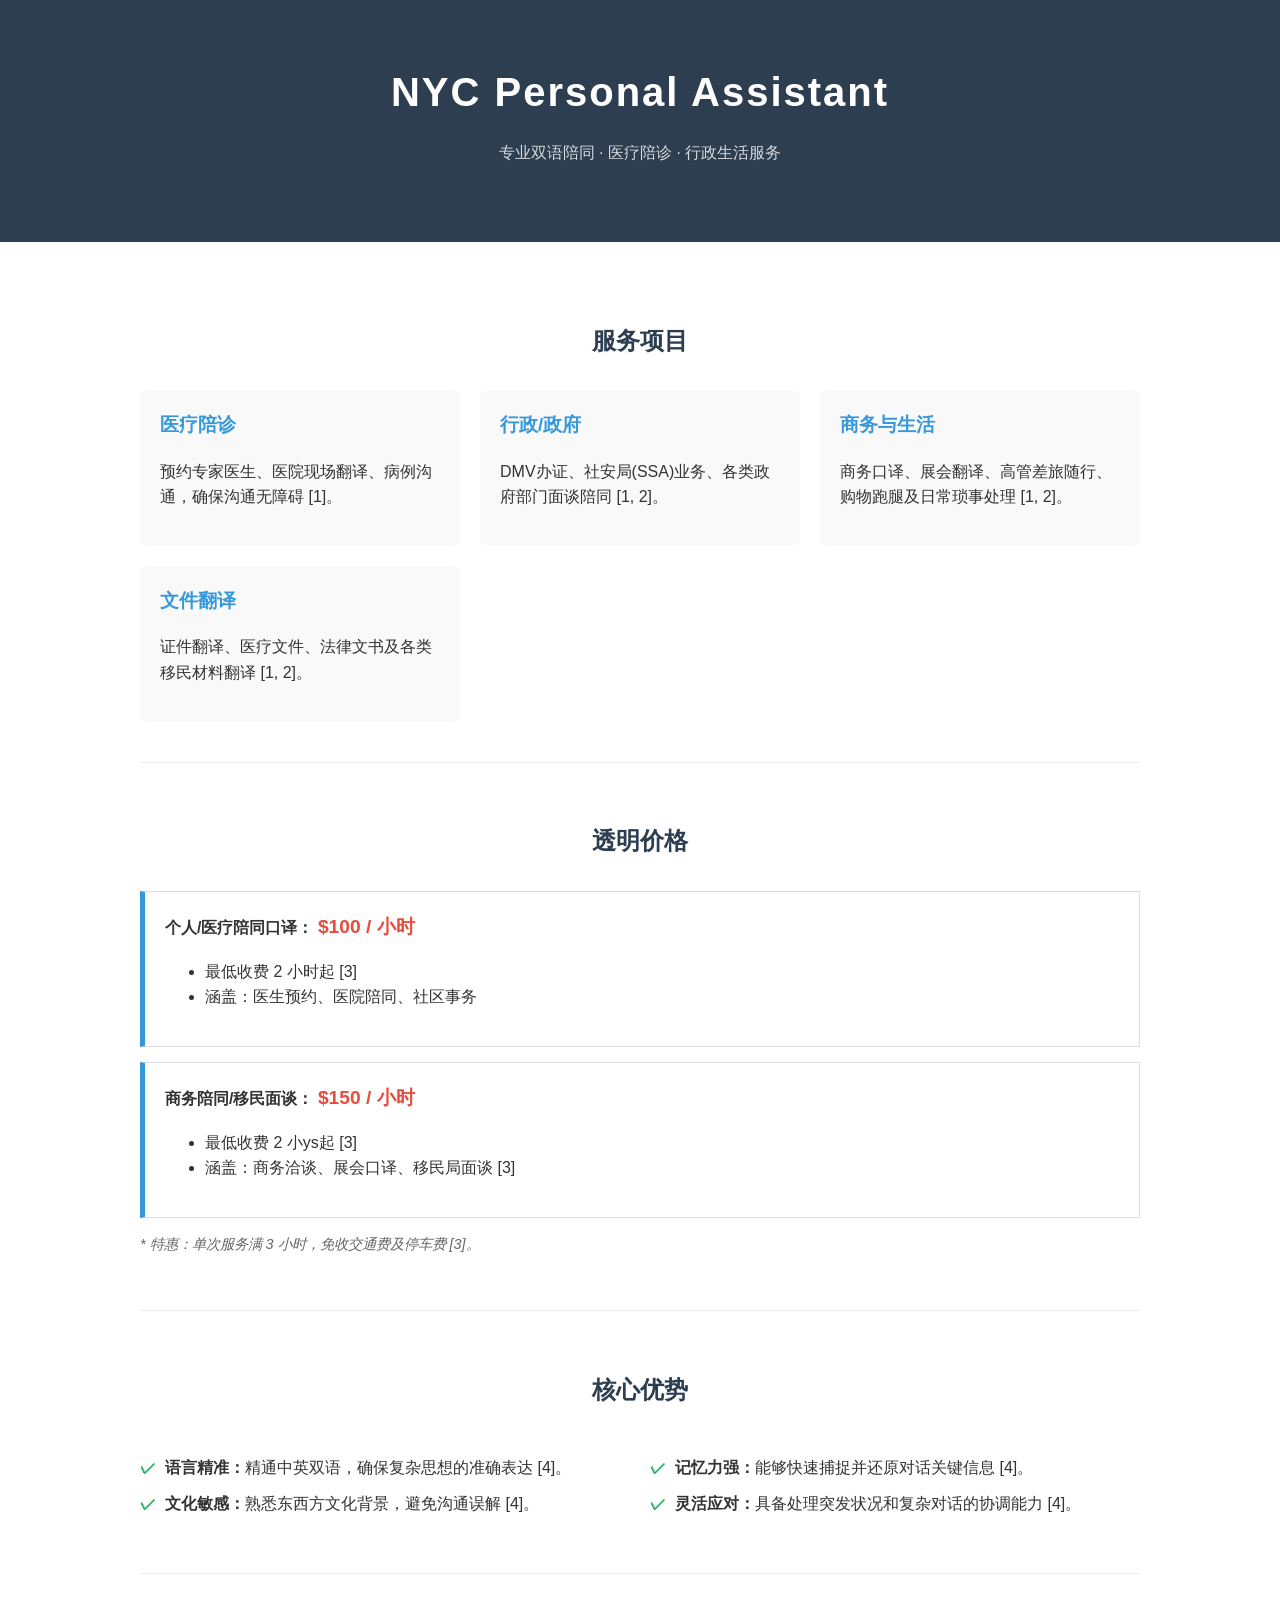
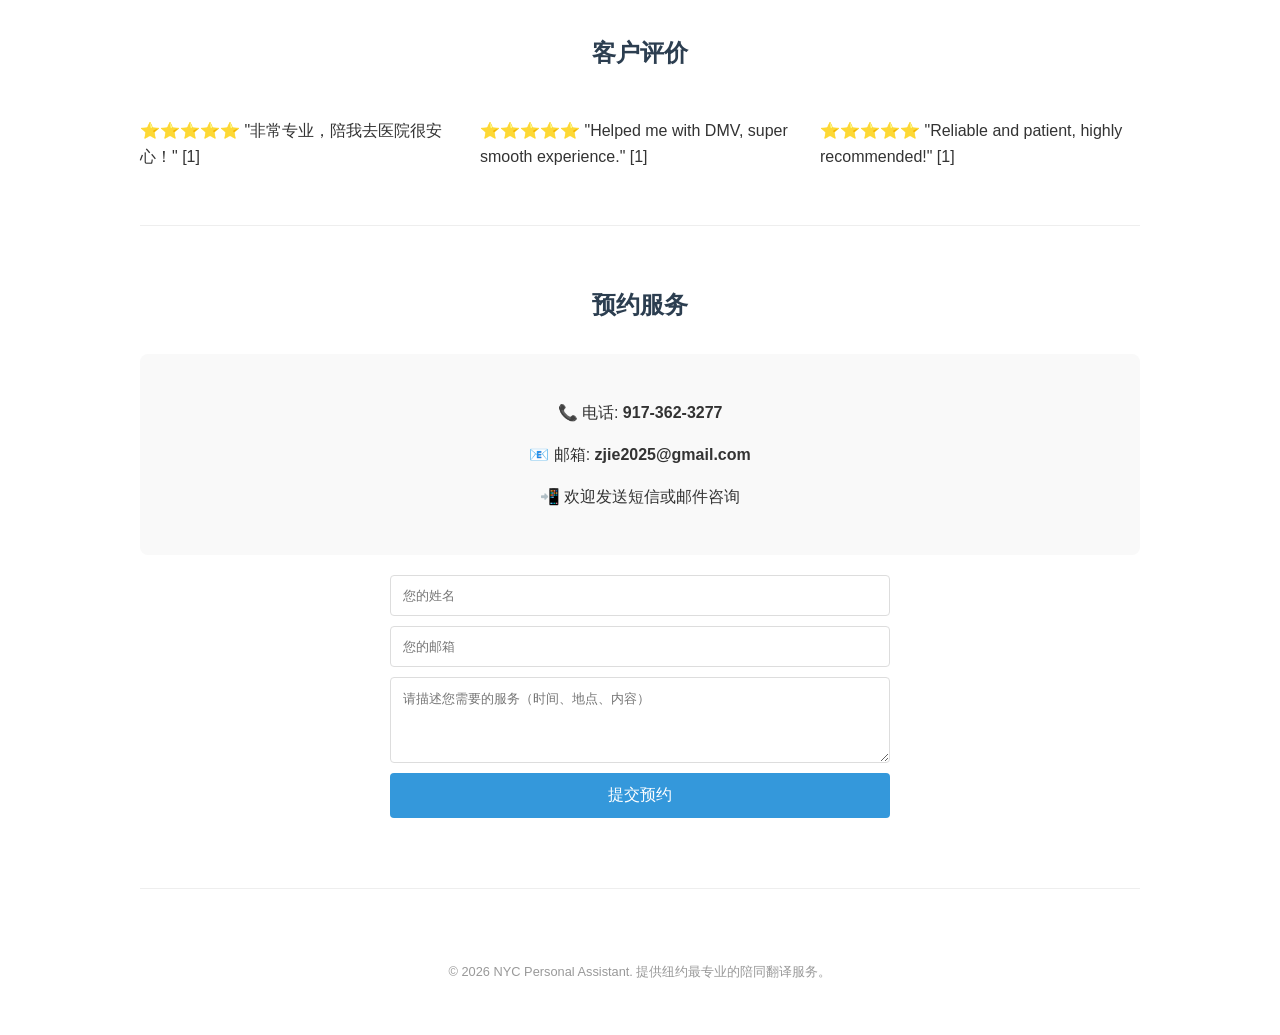
==== index.html @ 8899316f "Fix HTML formatting and update pricing details" ====
<!DOCTYPE html>
<html lang="zh-CN">
<head>
    <meta charset="UTF-8">
    <meta name="viewport" content="width=device-width, initial-scale=1.0">
    <title>NYC Personal Assistant | 专业纽约双语陪同服务</title>
    <style>
        :root {
            --primary-color: #2c3e50;
            --accent-color: #3498db;
            --bg-light: #f9f9f9;
            --text-dark: #333;
        }
        body {
            font-family: 'Helvetica Neue', Helvetica, Arial, sans-serif;
            line-height: 1.6;
            color: var(--text-dark);
            margin: 0;
            background-color: #fff;
        }
        .container { width: 90%; max-width: 1000px; margin: auto; padding: 20px; }
        
        /* Header */
        header {
            text-align: center;
            padding: 60px 0;
            background: var(--primary-color);
            color: white;
        }
        header h1 { margin: 0; font-size: 2.5em; letter-spacing: 2px; }
        header p { opacity: 0.8; font-weight: 300; }

        /* Sections */
        section { padding: 40px 0; border-bottom: 1px solid #eee; }
        h2 { text-align: center; color: var(--primary-color); margin-bottom: 30px; }

        /* Service Grid */
        .grid {
            display: grid;
            grid-template-columns: repeat(auto-fit, minmax(250px, 1fr));
            gap: 20px;
        }
        .card {
            background: var(--bg-light);
            padding: 20px;
            border-radius: 8px;
            transition: transform 0.3s;
        }
        .card:hover { transform: translateY(-5px); }
        .card h3 { color: var(--accent-color); margin-top: 0; }

        /* Pricing Table */
        .price-box {
            background: #fff;
            border: 1px solid #ddd;
            padding: 20px;
            margin-bottom: 15px;
            border-left: 5px solid var(--accent-color);
        }
        .price-tag { font-weight: bold; color: #e74c3c; font-size: 1.2em; }
        .note { font-size: 0.9em; color: #666; font-style: italic; }

        /* Advantages */
        .adv-list { list-style: none; padding: 0; }
        .adv-list li { margin-bottom: 10px; padding-left: 25px; position: relative; }
        .adv-list li::before { content: '✓'; position: absolute; left: 0; color: #27ae60; font-weight: bold; }

        /* Contact & Form */
        .contact-info { text-align: center; background: var(--bg-light); padding: 30px; border-radius: 8px; }
        form { display: flex; flex-direction: column; max-width: 500px; margin: 20px auto; }
        input, textarea, button { margin-bottom: 10px; padding: 12px; border: 1px solid #ddd; border-radius: 4px; }
        button { background: var(--accent-color); color: white; border: none; cursor: pointer; font-size: 1em; }
        button:hover { background: #2980b9; }

        /* Footer */
        footer { text-align: center; padding: 40px; font-size: 0.8em; color: #999; }

        @media (max-width: 600px) {
            header h1 { font-size: 1.8em; }
        }
    </style>
</head>
<body>

<header>
    <h1>NYC Personal Assistant</h1>
    <p>专业双语陪同 · 医疗陪诊 · 行政生活服务</p>
</header>

<div class="container">
    
    <!-- 服务内容 -->
    <section id="services">
        <h2>服务项目</h2>
        <div class="grid">
            <div class="card">
                <h3>医疗陪诊</h3>
                <p>预约专家医生、医院现场翻译、病例沟通，确保沟通无障碍 [1]。</p>
            </div>
            <div class="card">
                <h3>行政/政府</h3>
                <p>DMV办证、社安局(SSA)业务、各类政府部门面谈陪同 [1, 2]。</p>
            </div>
            <div class="card">
                <h3>商务与生活</h3>
                <p>商务口译、展会翻译、高管差旅随行、购物跑腿及日常琐事处理 [1, 2]。</p>
            </div>
            <div class="card">
                <h3>文件翻译</h3>
                <p>证件翻译、医疗文件、法律文书及各类移民材料翻译 [1, 2]。</p>
            </div>
        </div>
    </section>

    <!-- 价格参考 -->
    <section id="pricing">
        <h2>透明价格</h2>
        <div class="price-box">
            <strong>个人/医疗陪同口译：</strong> <span class="price-tag">$100 / 小时</span>
            <ul>
                <li>最低收费 2 小时起 [3]</li>
                <li>涵盖：医生预约、医院陪同、社区事务</li>
            </ul>
        </div>
        <div class="price-box">
            <strong>商务陪同/移民面谈：</strong> <span class="price-tag">$150 / 小时</span>
            <ul>
                <li>最低收费 2 小ys起 [3]</li>
                <li>涵盖：商务洽谈、展会口译、移民局面谈 [3]</li>
            </ul>
        </div>
        <p class="note">* 特惠：单次服务满 3 小时，免收交通费及停车费 [3]。</p>
    </section>

    <!-- 为什么选择我们 -->
    <section id="advantages">
        <h2>核心优势</h2>
        <div class="grid">
            <div>
                <ul class="adv-list">
                    <li><strong>语言精准：</strong>精通中英双语，确保复杂思想的准确表达 [4]。</li>
                    <li><strong>文化敏感：</strong>熟悉东西方文化背景，避免沟通误解 [4]。</li>
                </ul>
            </div>
            <div>
                <ul class="adv-list">
                    <li><strong>记忆力强：</strong>能够快速捕捉并还原对话关键信息 [4]。</li>
                    <li><strong>灵活应对：</strong>具备处理突发状况和复杂对话的协调能力 [4]。</li>
                </ul>
            </div>
        </div>
    </section>

    <!-- 客户评价 -->
    <section id="reviews">
        <h2>客户评价</h2>
        <div class="grid">
            <p>⭐⭐⭐⭐⭐ "非常专业，陪我去医院很安心！" [1]</p>
            <p>⭐⭐⭐⭐⭐ "Helped me with DMV, super smooth experience." [1]</p>
            <p>⭐⭐⭐⭐⭐ "Reliable and patient, highly recommended!" [1]</p>
        </div>
    </section>

    <!-- 联系与预约 -->
    <section id="contact">
        <h2>预约服务</h2>
        <div class="contact-info">
            <p>📞 电话: <strong>917-362-3277</strong></p>
            <p>📧 邮箱: <strong>zjie2025@gmail.com</strong></p>
            <p>📲 欢迎发送短信或邮件咨询</p>
        </div>
        
        <form>
            <input type="text" placeholder="您的姓名" required>
            <input type="email" placeholder="您的邮箱" required>
            <textarea rows="4" placeholder="请描述您需要的服务（时间、地点、内容）" required></textarea>
            <button type="submit">提交预约</button>
        </form>
    </section>

</div>

<footer>
    <p>© 2026 NYC Personal Assistant. 提供纽约最专业的陪同翻译服务。</p>
</footer>

</body>
</html>
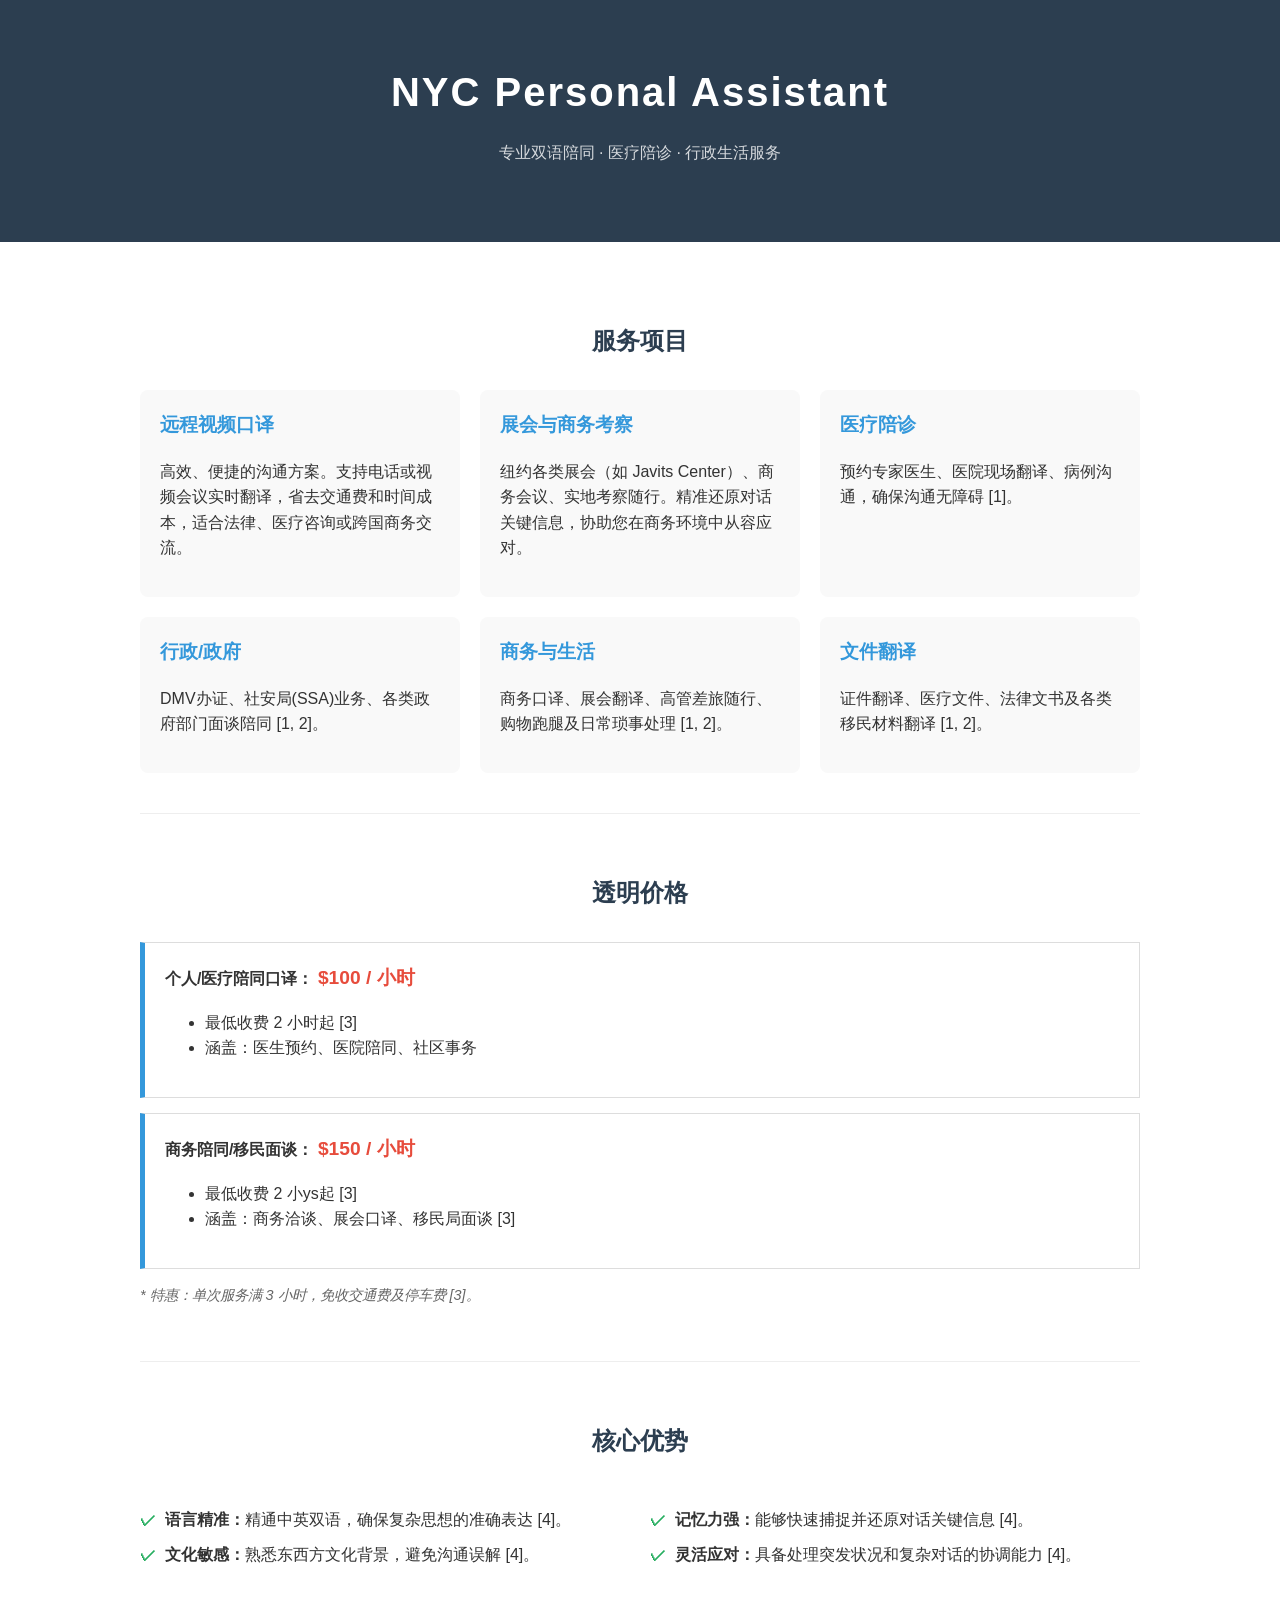
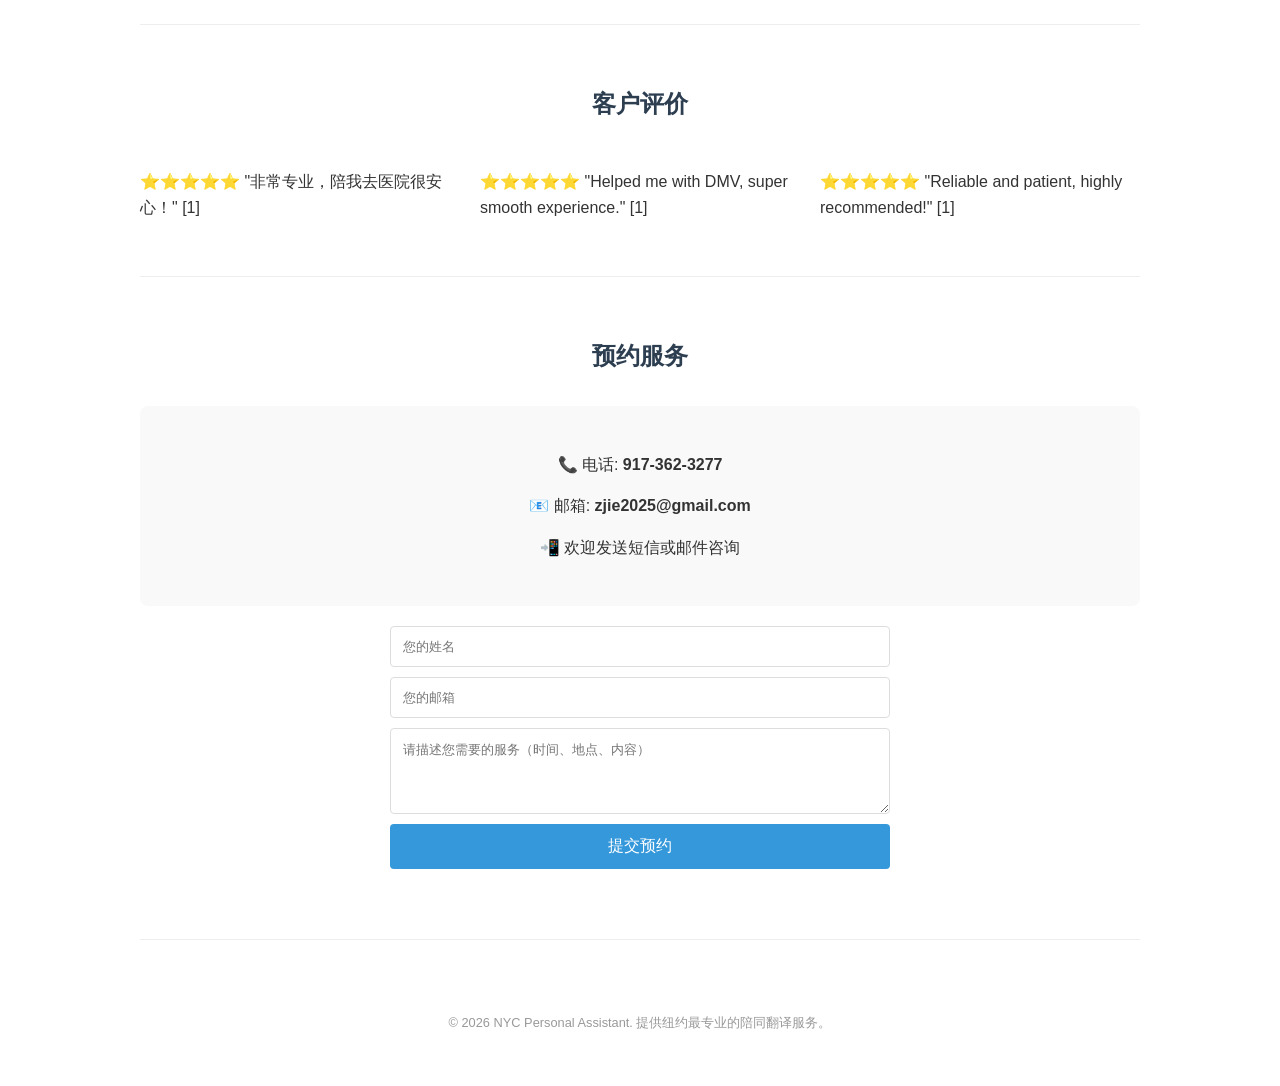
==== commit 54c958e2: "Update index.html" ====
--- a/index.html
+++ b/index.html
@@ -94,6 +94,14 @@
         <h2>服务项目</h2>
         <div class="grid">
             <div class="card">
+                <h3>远程视频口译</h3>
+                <p>高效、便捷的沟通方案。支持电话或视频会议实时翻译，省去交通费和时间成本，适合法律、医疗咨询或跨国商务交流。</p>
+            </div>
+            <div class="card">
+                <h3>展会与商务考察</h3>
+                <p>纽约各类展会（如 Javits Center）、商务会议、实地考察随行。精准还原对话关键信息，协助您在商务环境中从容应对。</p>
+            </div>
+            <div class="card">
                 <h3>医疗陪诊</h3>
                 <p>预约专家医生、医院现场翻译、病例沟通，确保沟通无障碍 [1]。</p>
             </div>
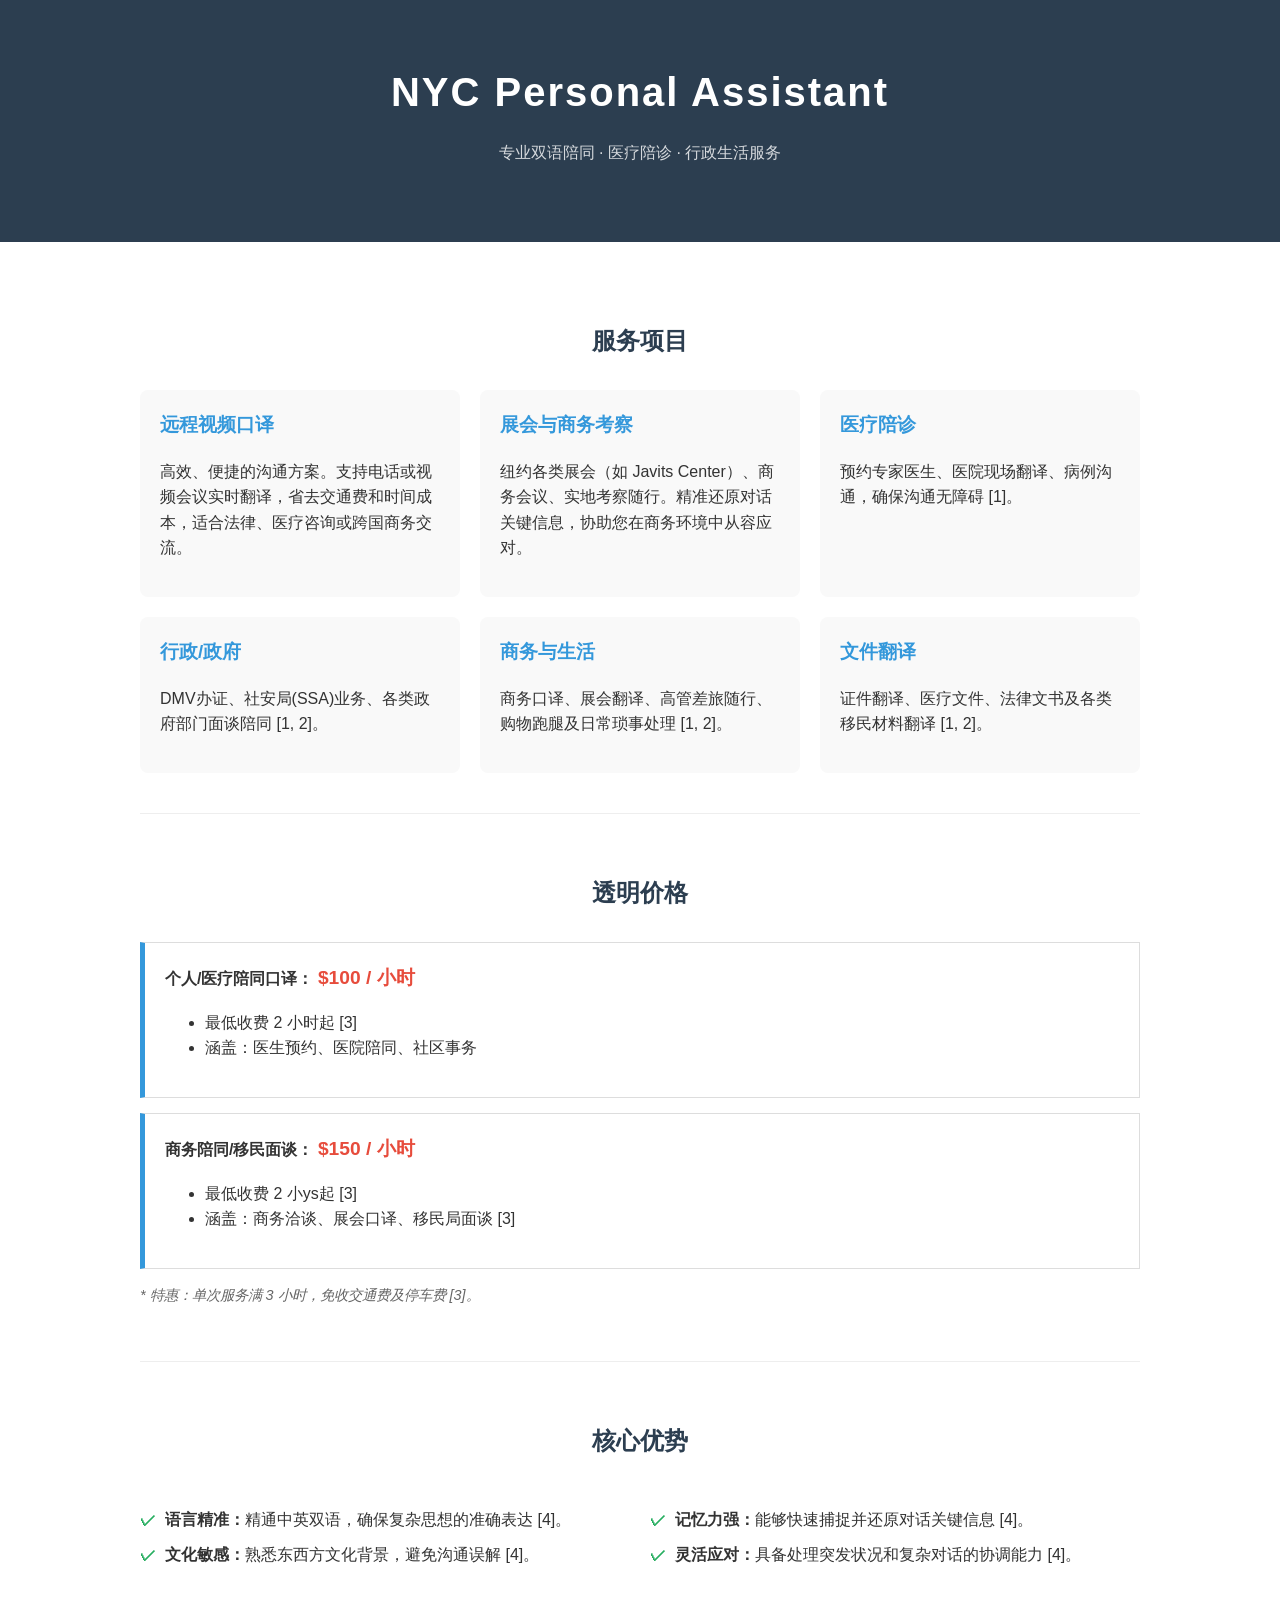
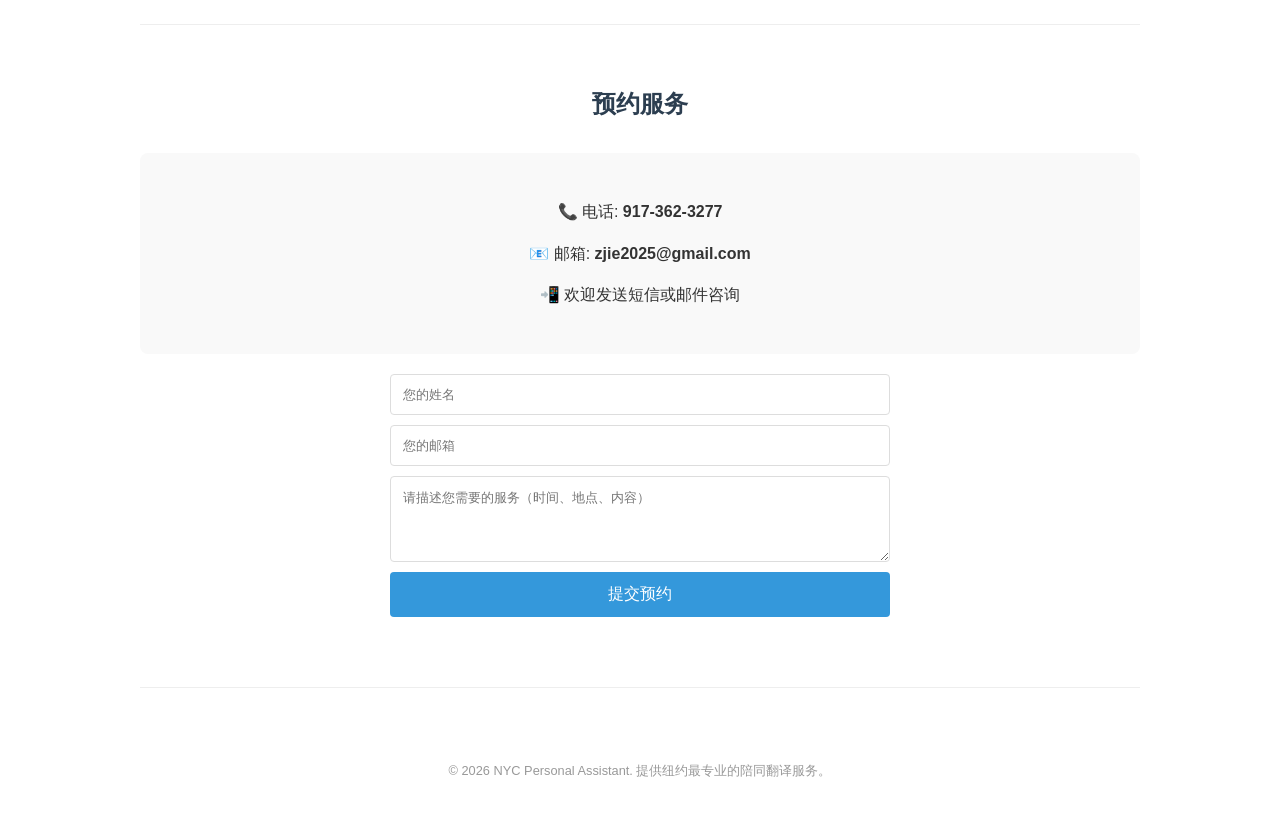
==== commit 9c16b83d: "remove unverified customer testimonials" ====
--- a/index.html
+++ b/index.html
@@ -1,5 +1,15 @@
 <!DOCTYPE html>
 <html lang="zh-CN">
+    <!-- Google tag (gtag.js) -->
+<script async src="https://www.googletagmanager.com/gtag/js?id=AW-18000313982">
+</script>
+<script>
+  window.dataLayer = window.dataLayer || [];
+  function gtag(){dataLayer.push(arguments);}
+  gtag('js', new Date());
+
+  gtag('config', 'AW-18000313982');
+</script>
 <head>
     <meta charset="UTF-8">
     <meta name="viewport" content="width=device-width, initial-scale=1.0">
@@ -159,17 +169,7 @@
         </div>
     </section>
 
-    <!-- 客户评价 -->
-    <section id="reviews">
-        <h2>客户评价</h2>
-        <div class="grid">
-            <p>⭐⭐⭐⭐⭐ "非常专业，陪我去医院很安心！" [1]</p>
-            <p>⭐⭐⭐⭐⭐ "Helped me with DMV, super smooth experience." [1]</p>
-            <p>⭐⭐⭐⭐⭐ "Reliable and patient, highly recommended!" [1]</p>
-        </div>
-    </section>
-
-    <!-- 联系与预约 -->
+<!-- 联系与预约 -->
     <section id="contact">
         <h2>预约服务</h2>
         <div class="contact-info">
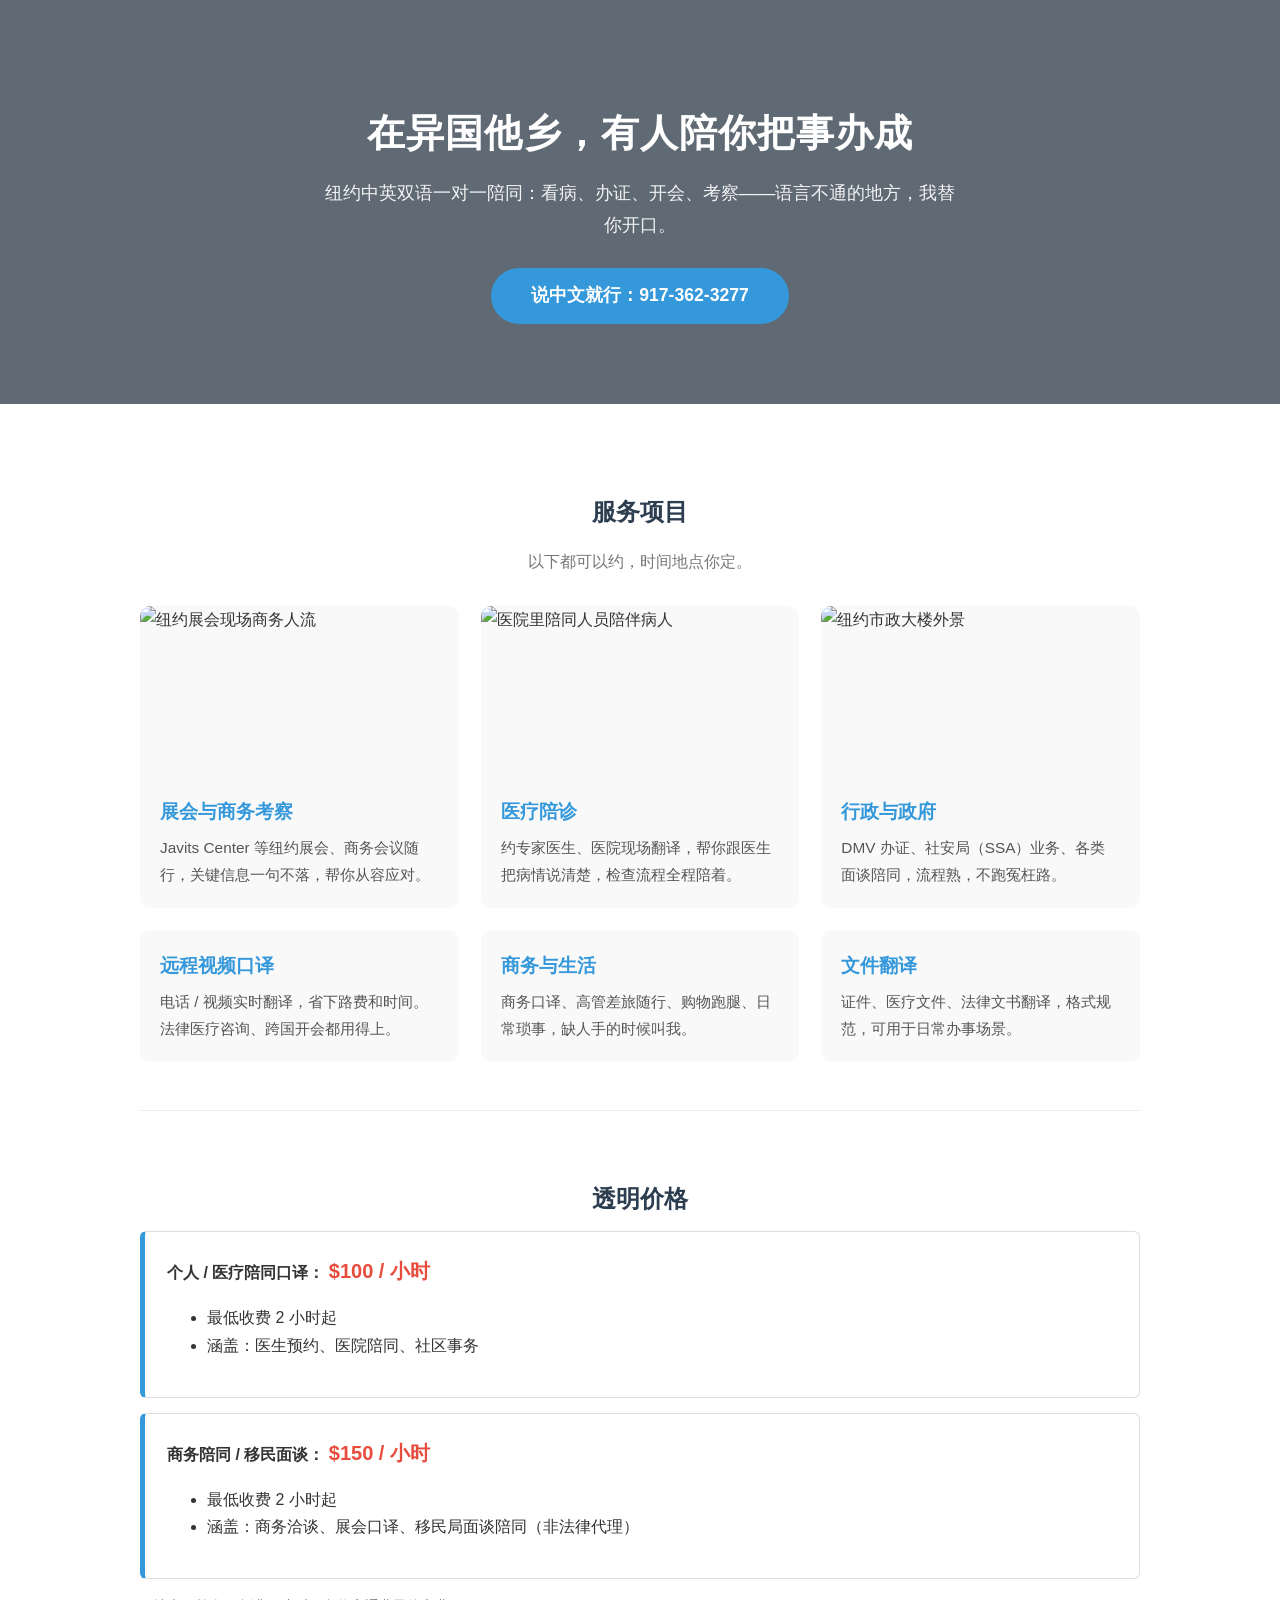
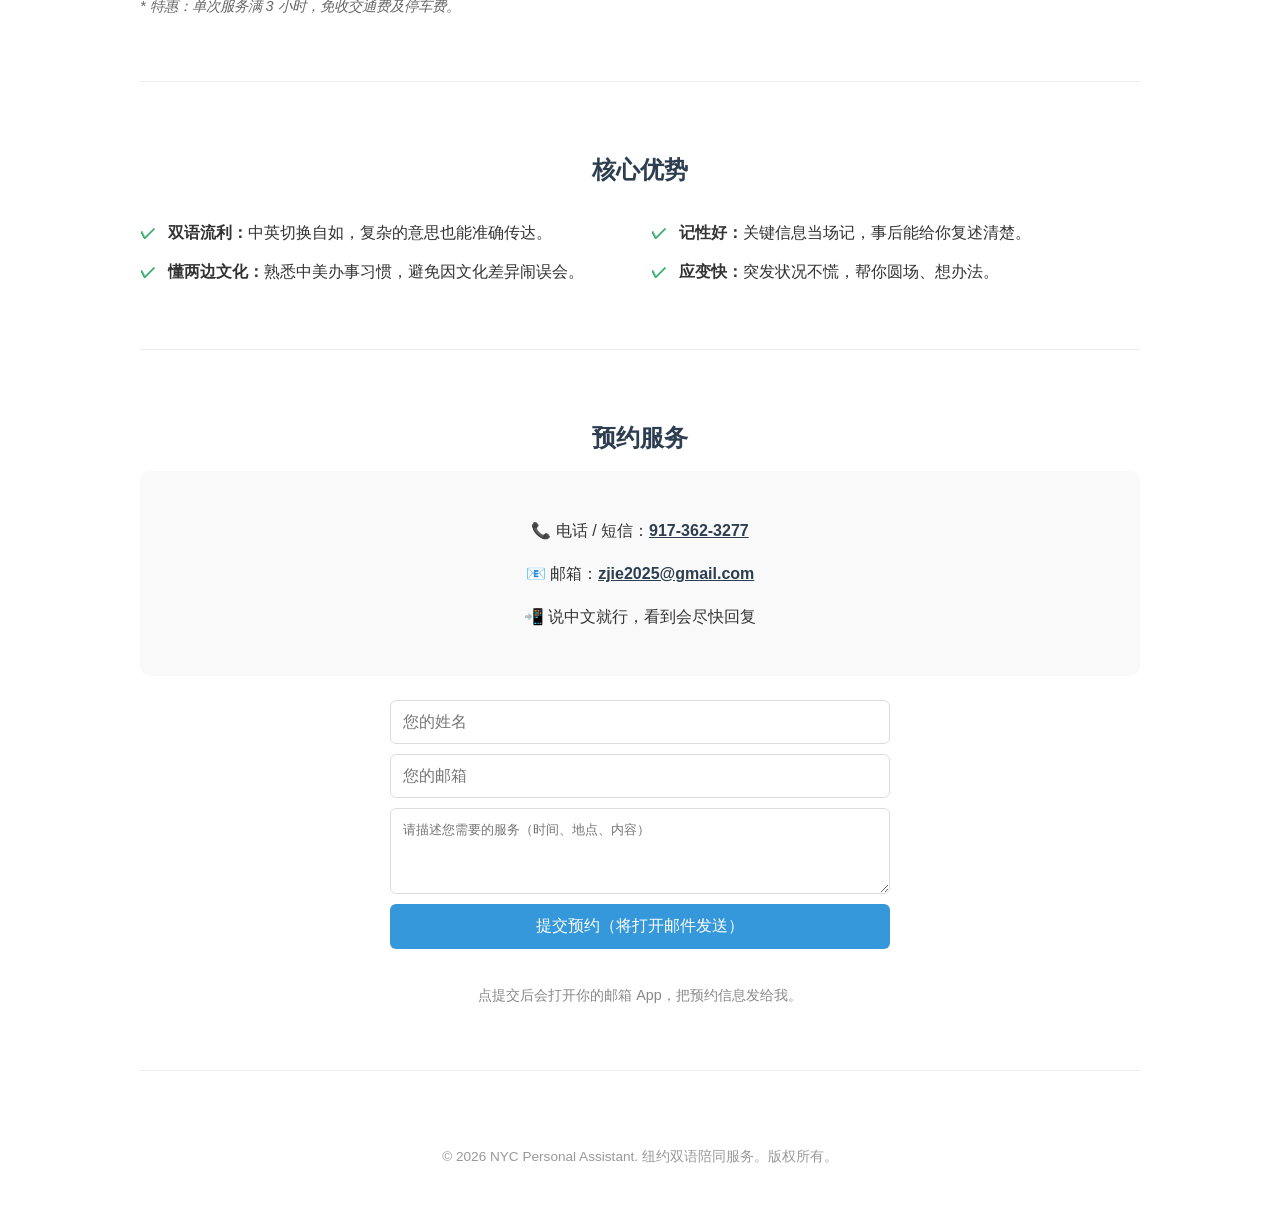
==== commit a3c23199: "网站改版：新文案+实拍图+SEO（2026-10-01）" ====
--- a/index.html
+++ b/index.html
@@ -1,196 +1,233 @@
-<!DOCTYPE html>
-<html lang="zh-CN">
-    <!-- Google tag (gtag.js) -->
-<script async src="https://www.googletagmanager.com/gtag/js?id=AW-18000313982">
-</script>
-<script>
-  window.dataLayer = window.dataLayer || [];
-  function gtag(){dataLayer.push(arguments);}
-  gtag('js', new Date());
-
-  gtag('config', 'AW-18000313982');
-</script>
-<head>
-    <meta charset="UTF-8">
-    <meta name="viewport" content="width=device-width, initial-scale=1.0">
-    <title>NYC Personal Assistant | 专业纽约双语陪同服务</title>
-    <style>
-        :root {
-            --primary-color: #2c3e50;
-            --accent-color: #3498db;
-            --bg-light: #f9f9f9;
-            --text-dark: #333;
-        }
-        body {
-            font-family: 'Helvetica Neue', Helvetica, Arial, sans-serif;
-            line-height: 1.6;
-            color: var(--text-dark);
-            margin: 0;
-            background-color: #fff;
-        }
-        .container { width: 90%; max-width: 1000px; margin: auto; padding: 20px; }
-        
-        /* Header */
-        header {
-            text-align: center;
-            padding: 60px 0;
-            background: var(--primary-color);
-            color: white;
-        }
-        header h1 { margin: 0; font-size: 2.5em; letter-spacing: 2px; }
-        header p { opacity: 0.8; font-weight: 300; }
-
-        /* Sections */
-        section { padding: 40px 0; border-bottom: 1px solid #eee; }
-        h2 { text-align: center; color: var(--primary-color); margin-bottom: 30px; }
-
-        /* Service Grid */
-        .grid {
-            display: grid;
-            grid-template-columns: repeat(auto-fit, minmax(250px, 1fr));
-            gap: 20px;
-        }
-        .card {
-            background: var(--bg-light);
-            padding: 20px;
-            border-radius: 8px;
-            transition: transform 0.3s;
-        }
-        .card:hover { transform: translateY(-5px); }
-        .card h3 { color: var(--accent-color); margin-top: 0; }
-
-        /* Pricing Table */
-        .price-box {
-            background: #fff;
-            border: 1px solid #ddd;
-            padding: 20px;
-            margin-bottom: 15px;
-            border-left: 5px solid var(--accent-color);
-        }
-        .price-tag { font-weight: bold; color: #e74c3c; font-size: 1.2em; }
-        .note { font-size: 0.9em; color: #666; font-style: italic; }
-
-        /* Advantages */
-        .adv-list { list-style: none; padding: 0; }
-        .adv-list li { margin-bottom: 10px; padding-left: 25px; position: relative; }
-        .adv-list li::before { content: '✓'; position: absolute; left: 0; color: #27ae60; font-weight: bold; }
-
-        /* Contact & Form */
-        .contact-info { text-align: center; background: var(--bg-light); padding: 30px; border-radius: 8px; }
-        form { display: flex; flex-direction: column; max-width: 500px; margin: 20px auto; }
-        input, textarea, button { margin-bottom: 10px; padding: 12px; border: 1px solid #ddd; border-radius: 4px; }
-        button { background: var(--accent-color); color: white; border: none; cursor: pointer; font-size: 1em; }
-        button:hover { background: #2980b9; }
-
-        /* Footer */
-        footer { text-align: center; padding: 40px; font-size: 0.8em; color: #999; }
-
-        @media (max-width: 600px) {
-            header h1 { font-size: 1.8em; }
-        }
-    </style>
-</head>
-<body>
-
-<header>
-    <h1>NYC Personal Assistant</h1>
-    <p>专业双语陪同 · 医疗陪诊 · 行政生活服务</p>
-</header>
-
-<div class="container">
-    
-    <!-- 服务内容 -->
-    <section id="services">
-        <h2>服务项目</h2>
-        <div class="grid">
-            <div class="card">
-                <h3>远程视频口译</h3>
-                <p>高效、便捷的沟通方案。支持电话或视频会议实时翻译，省去交通费和时间成本，适合法律、医疗咨询或跨国商务交流。</p>
-            </div>
-            <div class="card">
-                <h3>展会与商务考察</h3>
-                <p>纽约各类展会（如 Javits Center）、商务会议、实地考察随行。精准还原对话关键信息，协助您在商务环境中从容应对。</p>
-            </div>
-            <div class="card">
-                <h3>医疗陪诊</h3>
-                <p>预约专家医生、医院现场翻译、病例沟通，确保沟通无障碍 [1]。</p>
-            </div>
-            <div class="card">
-                <h3>行政/政府</h3>
-                <p>DMV办证、社安局(SSA)业务、各类政府部门面谈陪同 [1, 2]。</p>
-            </div>
-            <div class="card">
-                <h3>商务与生活</h3>
-                <p>商务口译、展会翻译、高管差旅随行、购物跑腿及日常琐事处理 [1, 2]。</p>
-            </div>
-            <div class="card">
-                <h3>文件翻译</h3>
-                <p>证件翻译、医疗文件、法律文书及各类移民材料翻译 [1, 2]。</p>
-            </div>
-        </div>
-    </section>
-
-    <!-- 价格参考 -->
-    <section id="pricing">
-        <h2>透明价格</h2>
-        <div class="price-box">
-            <strong>个人/医疗陪同口译：</strong> <span class="price-tag">$100 / 小时</span>
-            <ul>
-                <li>最低收费 2 小时起 [3]</li>
-                <li>涵盖：医生预约、医院陪同、社区事务</li>
-            </ul>
-        </div>
-        <div class="price-box">
-            <strong>商务陪同/移民面谈：</strong> <span class="price-tag">$150 / 小时</span>
-            <ul>
-                <li>最低收费 2 小ys起 [3]</li>
-                <li>涵盖：商务洽谈、展会口译、移民局面谈 [3]</li>
-            </ul>
-        </div>
-        <p class="note">* 特惠：单次服务满 3 小时，免收交通费及停车费 [3]。</p>
-    </section>
-
-    <!-- 为什么选择我们 -->
-    <section id="advantages">
-        <h2>核心优势</h2>
-        <div class="grid">
-            <div>
-                <ul class="adv-list">
-                    <li><strong>语言精准：</strong>精通中英双语，确保复杂思想的准确表达 [4]。</li>
-                    <li><strong>文化敏感：</strong>熟悉东西方文化背景，避免沟通误解 [4]。</li>
-                </ul>
-            </div>
-            <div>
-                <ul class="adv-list">
-                    <li><strong>记忆力强：</strong>能够快速捕捉并还原对话关键信息 [4]。</li>
-                    <li><strong>灵活应对：</strong>具备处理突发状况和复杂对话的协调能力 [4]。</li>
-                </ul>
-            </div>
-        </div>
-    </section>
-
-<!-- 联系与预约 -->
-    <section id="contact">
-        <h2>预约服务</h2>
-        <div class="contact-info">
-            <p>📞 电话: <strong>917-362-3277</strong></p>
-            <p>📧 邮箱: <strong>zjie2025@gmail.com</strong></p>
-            <p>📲 欢迎发送短信或邮件咨询</p>
-        </div>
-        
-        <form>
-            <input type="text" placeholder="您的姓名" required>
-            <input type="email" placeholder="您的邮箱" required>
-            <textarea rows="4" placeholder="请描述您需要的服务（时间、地点、内容）" required></textarea>
-            <button type="submit">提交预约</button>
-        </form>
-    </section>
-
-</div>
-
-<footer>
-    <p>© 2026 NYC Personal Assistant. 提供纽约最专业的陪同翻译服务。</p>
-</footer>
-
-</body>
-</html>
+<!DOCTYPE html>
+<html lang="zh-CN">
+<head>
+    <meta charset="UTF-8">
+    <meta name="viewport" content="width=device-width, initial-scale=1.0">
+    <title>纽约双语陪同 | 医疗陪诊 · 行政办事 · 商务口译 $100/小时起</title>
+    <meta name="description" content="纽约中英双语一对一陪同：医院看病、DMV办证、移民面谈、展会考察，语言不通的地方有人陪你把事办成。$100/小时起，电话/短信：917-362-3277。">
+    <link rel="canonical" href="https://zjie2025.github.io/NYC-Personal-Assistant/">
+    <meta property="og:type" content="website">
+    <meta property="og:locale" content="zh_CN">
+    <meta property="og:title" content="纽约双语陪同 | 医疗陪诊 · 行政办事 · 商务口译 $100/小时起">
+    <meta property="og:description" content="纽约中英双语一对一陪同：医院看病、DMV办证、移民面谈、展会考察。$100/小时起，电话/短信：917-362-3277。">
+    <meta property="og:url" content="https://zjie2025.github.io/NYC-Personal-Assistant/">
+    <meta property="og:image" content="https://zjie2025.github.io/NYC-Personal-Assistant/images/hero-hospital.webp">
+    <script type="application/ld+json">
+    {"@context":"https://schema.org","@type":"ProfessionalService",
+     "name":"纽约双语陪同服务",
+     "description":"纽约中英双语一对一陪同：医疗陪诊、行政办事、商务陪同、移民面谈陪同（非法律代理）。",
+     "url":"https://zjie2025.github.io/NYC-Personal-Assistant/",
+     "telephone":"+1-917-362-3277","email":"zjie2025@gmail.com",
+     "areaServed":{"@type":"City","name":"New York"},
+     "priceRange":"$100/小时起"}
+    </script>
+    <!-- Google tag (gtag.js) -->
+    <script async src="https://www.googletagmanager.com/gtag/js?id=AW-18000313982"></script>
+    <script>
+      window.dataLayer = window.dataLayer || [];
+      function gtag(){dataLayer.push(arguments);}
+      gtag('js', new Date());
+      gtag('config', 'AW-18000313982');
+    </script>
+    <style>
+        :root {
+            --primary-color: #2c3e50;
+            --accent-color: #3498db;
+            --bg-light: #f9f9f9;
+            --text-dark: #333;
+        }
+        body {
+            font-family: 'PingFang SC', 'Microsoft YaHei', 'Helvetica Neue', Helvetica, Arial, sans-serif;
+            line-height: 1.7;
+            color: var(--text-dark);
+            margin: 0;
+            background-color: #fff;
+        }
+        .container { width: 90%; max-width: 1000px; margin: auto; padding: 20px; }
+
+        /* Hero */
+        .hero {
+            text-align: center;
+            padding: 100px 20px 80px;
+            color: white;
+            background: linear-gradient(rgba(20,35,50,.68), rgba(20,35,50,.68)), url("images/hero-hospital.webp") center/cover no-repeat;
+        }
+        .hero h1 { margin: 0 0 12px; font-size: 2.4em; letter-spacing: 1px; }
+        .hero p { opacity: .92; font-weight: 300; font-size: 1.15em; max-width: 640px; margin: 0 auto; }
+        .hero .cta { display: inline-block; margin-top: 28px; background: var(--accent-color); color: #fff;
+                     padding: 13px 40px; border-radius: 28px; text-decoration: none; font-size: 1.1em; font-weight: bold; }
+        .hero .cta:hover { background: #2980b9; }
+
+        section { padding: 48px 0; border-bottom: 1px solid #eee; }
+        h2 { text-align: center; color: var(--primary-color); margin-bottom: 12px; }
+        .section-sub { text-align: center; color: #777; margin-bottom: 30px; }
+
+        .grid {
+            display: grid;
+            grid-template-columns: repeat(auto-fit, minmax(250px, 1fr));
+            gap: 22px;
+        }
+        .card {
+            background: var(--bg-light);
+            border-radius: 10px;
+            transition: transform 0.3s;
+            overflow: hidden;
+        }
+        .card:hover { transform: translateY(-5px); }
+        .card img { width: 100%; height: 170px; object-fit: cover; display: block; }
+        .card .card-body { padding: 20px; }
+        .card h3 { color: var(--accent-color); margin: 0 0 8px; }
+        .card p { margin: 0; color: #555; font-size: .96em; }
+
+        /* Pricing */
+        .price-box {
+            background: #fff;
+            border: 1px solid #ddd;
+            padding: 22px;
+            margin-bottom: 15px;
+            border-left: 5px solid var(--accent-color);
+            border-radius: 6px;
+        }
+        .price-tag { font-weight: bold; color: #e74c3c; font-size: 1.25em; }
+        .note { font-size: 0.9em; color: #666; font-style: italic; }
+
+        /* Advantages */
+        .adv-list { list-style: none; padding: 0; }
+        .adv-list li { margin-bottom: 12px; padding-left: 28px; position: relative; }
+        .adv-list li::before { content: '✓'; position: absolute; left: 0; color: #27ae60; font-weight: bold; }
+
+        /* Contact & Form */
+        .contact-info { text-align: center; background: var(--bg-light); padding: 30px; border-radius: 10px; }
+        .contact-info a { color: var(--primary-color); }
+        form { display: flex; flex-direction: column; max-width: 500px; margin: 24px auto; }
+        input, textarea, button { margin-bottom: 10px; padding: 12px; border: 1px solid #ddd; border-radius: 6px; font-size: 1em; }
+        button { background: var(--accent-color); color: white; border: none; cursor: pointer; }
+        button:hover { background: #2980b9; }
+        .form-note { text-align: center; color: #888; font-size: .9em; }
+
+        footer { text-align: center; padding: 40px; font-size: 0.85em; color: #999; }
+
+        @media (max-width: 600px) {
+            .hero { padding: 70px 16px 56px; }
+            .hero h1 { font-size: 1.7em; }
+        }
+    </style>
+</head>
+<body>
+
+<div class="hero">
+    <h1>在异国他乡，有人陪你把事办成</h1>
+    <p>纽约中英双语一对一陪同：看病、办证、开会、考察——语言不通的地方，我替你开口。</p>
+    <a class="cta" href="tel:9173623277">说中文就行：917-362-3277</a>
+</div>
+
+<div class="container">
+
+    <section id="services">
+        <h2>服务项目</h2>
+        <p class="section-sub">以下都可以约，时间地点你定。</p>
+        <div class="grid">
+            <div class="card">
+                <img src="images/service-expo.webp" alt="纽约展会现场商务人流">
+                <div class="card-body">
+                    <h3>展会与商务考察</h3>
+                    <p>Javits Center 等纽约展会、商务会议随行，关键信息一句不落，帮你从容应对。</p>
+                </div>
+            </div>
+            <div class="card">
+                <img src="images/service-medical.webp" alt="医院里陪同人员陪伴病人">
+                <div class="card-body">
+                    <h3>医疗陪诊</h3>
+                    <p>约专家医生、医院现场翻译，帮你跟医生把病情说清楚，检查流程全程陪着。</p>
+                </div>
+            </div>
+            <div class="card">
+                <img src="images/service-dmv.webp" alt="纽约市政大楼外景">
+                <div class="card-body">
+                    <h3>行政与政府</h3>
+                    <p>DMV 办证、社安局（SSA）业务、各类面谈陪同，流程熟，不跑冤枉路。</p>
+                </div>
+            </div>
+            <div class="card">
+                <div class="card-body">
+                    <h3>远程视频口译</h3>
+                    <p>电话 / 视频实时翻译，省下路费和时间。法律医疗咨询、跨国开会都用得上。</p>
+                </div>
+            </div>
+            <div class="card">
+                <div class="card-body">
+                    <h3>商务与生活</h3>
+                    <p>商务口译、高管差旅随行、购物跑腿、日常琐事，缺人手的时候叫我。</p>
+                </div>
+            </div>
+            <div class="card">
+                <div class="card-body">
+                    <h3>文件翻译</h3>
+                    <p>证件、医疗文件、法律文书翻译，格式规范，可用于日常办事场景。</p>
+                </div>
+            </div>
+        </div>
+    </section>
+
+    <section id="pricing">
+        <h2>透明价格</h2>
+        <div class="price-box">
+            <strong>个人 / 医疗陪同口译：</strong> <span class="price-tag">$100 / 小时</span>
+            <ul>
+                <li>最低收费 2 小时起</li>
+                <li>涵盖：医生预约、医院陪同、社区事务</li>
+            </ul>
+        </div>
+        <div class="price-box">
+            <strong>商务陪同 / 移民面谈：</strong> <span class="price-tag">$150 / 小时</span>
+            <ul>
+                <li>最低收费 2 小时起</li>
+                <li>涵盖：商务洽谈、展会口译、移民局面谈陪同（非法律代理）</li>
+            </ul>
+        </div>
+        <p class="note">* 特惠：单次服务满 3 小时，免收交通费及停车费。</p>
+    </section>
+
+    <section id="advantages">
+        <h2>核心优势</h2>
+        <div class="grid">
+            <div>
+                <ul class="adv-list">
+                    <li><strong>双语流利：</strong>中英切换自如，复杂的意思也能准确传达。</li>
+                    <li><strong>懂两边文化：</strong>熟悉中美办事习惯，避免因文化差异闹误会。</li>
+                </ul>
+            </div>
+            <div>
+                <ul class="adv-list">
+                    <li><strong>记性好：</strong>关键信息当场记，事后能给你复述清楚。</li>
+                    <li><strong>应变快：</strong>突发状况不慌，帮你圆场、想办法。</li>
+                </ul>
+            </div>
+        </div>
+    </section>
+
+    <section id="contact">
+        <h2>预约服务</h2>
+        <div class="contact-info">
+            <p>📞 电话 / 短信：<strong><a href="tel:9173623277">917-362-3277</a></strong></p>
+            <p>📧 邮箱：<strong><a href="mailto:zjie2025@gmail.com">zjie2025@gmail.com</a></strong></p>
+            <p>📲 说中文就行，看到会尽快回复</p>
+        </div>
+
+        <form action="mailto:zjie2025@gmail.com" method="post" enctype="text/plain">
+            <input type="text" name="姓名" placeholder="您的姓名" required>
+            <input type="email" name="邮箱" placeholder="您的邮箱" required>
+            <textarea name="需求描述" rows="4" placeholder="请描述您需要的服务（时间、地点、内容）" required></textarea>
+            <button type="submit">提交预约（将打开邮件发送）</button>
+        </form>
+        <p class="form-note">点提交后会打开你的邮箱 App，把预约信息发给我。</p>
+    </section>
+
+</div>
+
+<footer>
+    <p>&copy; 2026 NYC Personal Assistant. 纽约双语陪同服务。版权所有。</p>
+</footer>
+
+</body>
+</html>
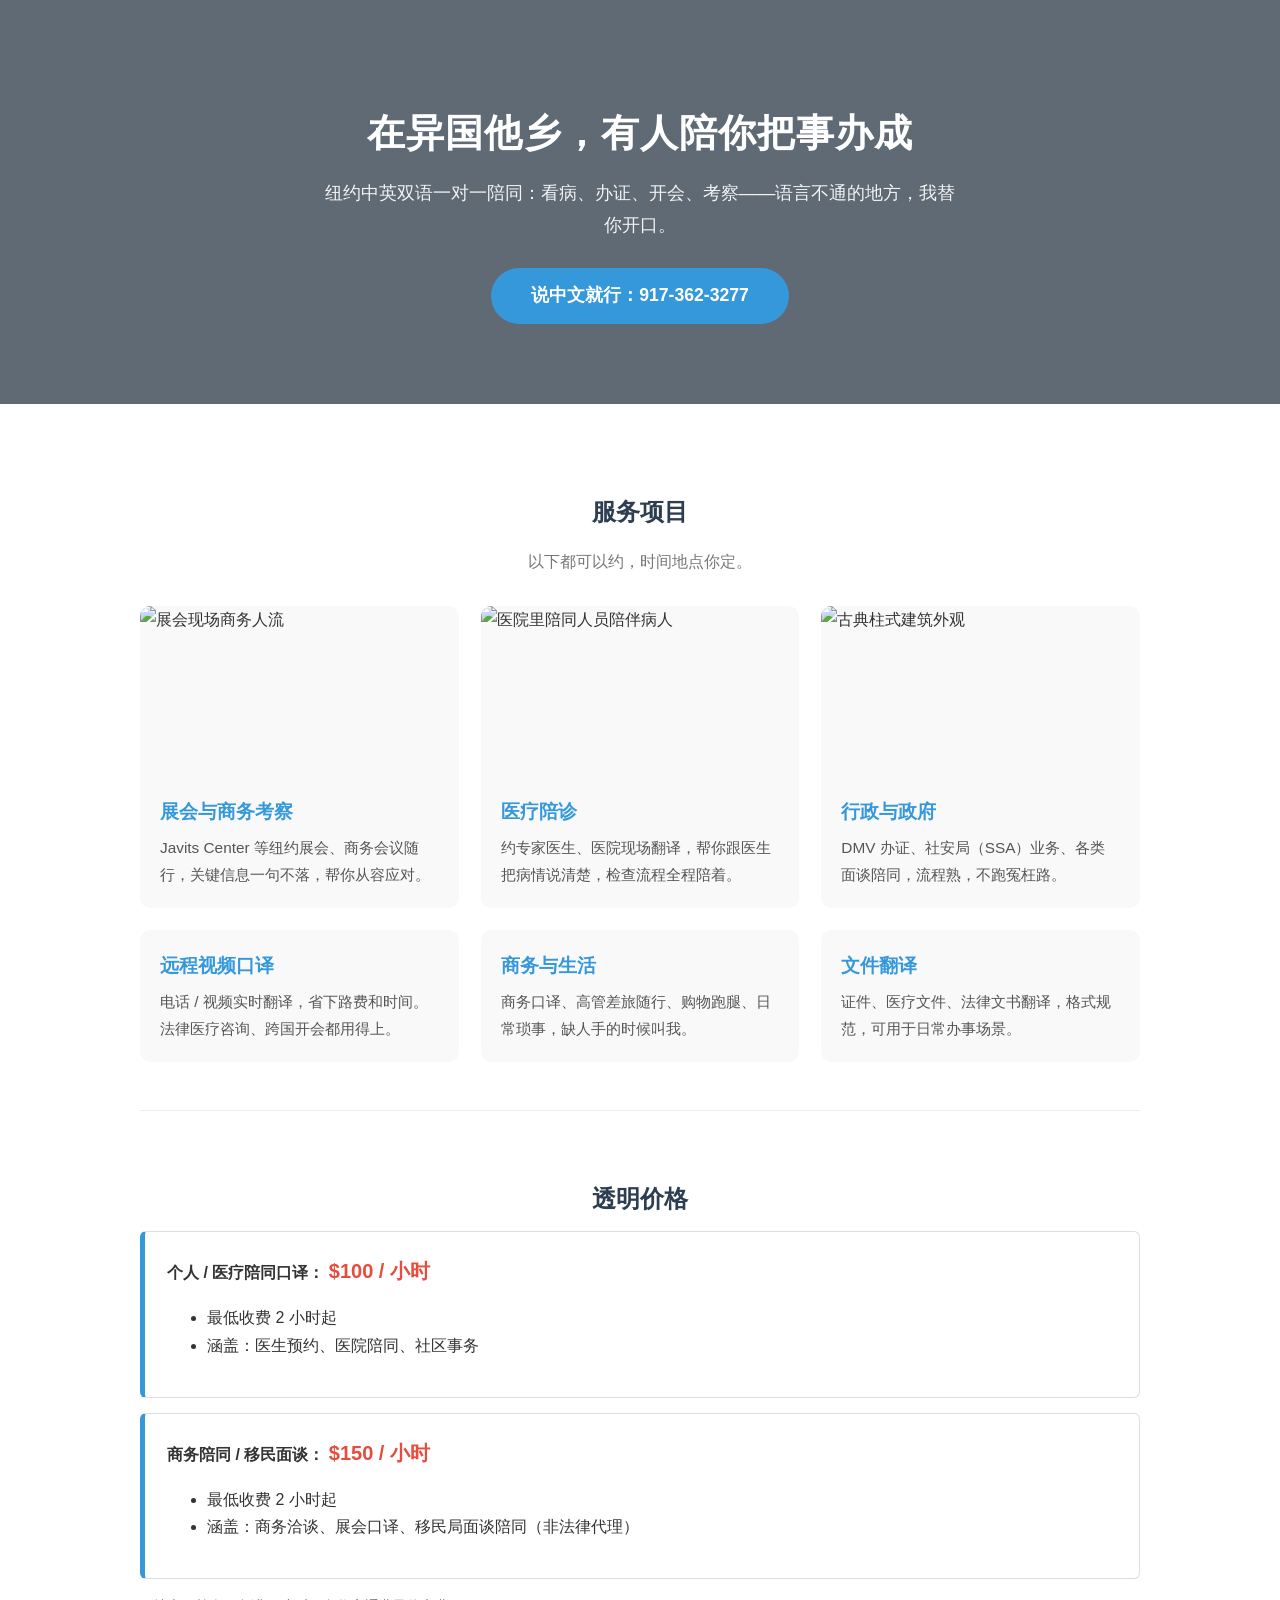
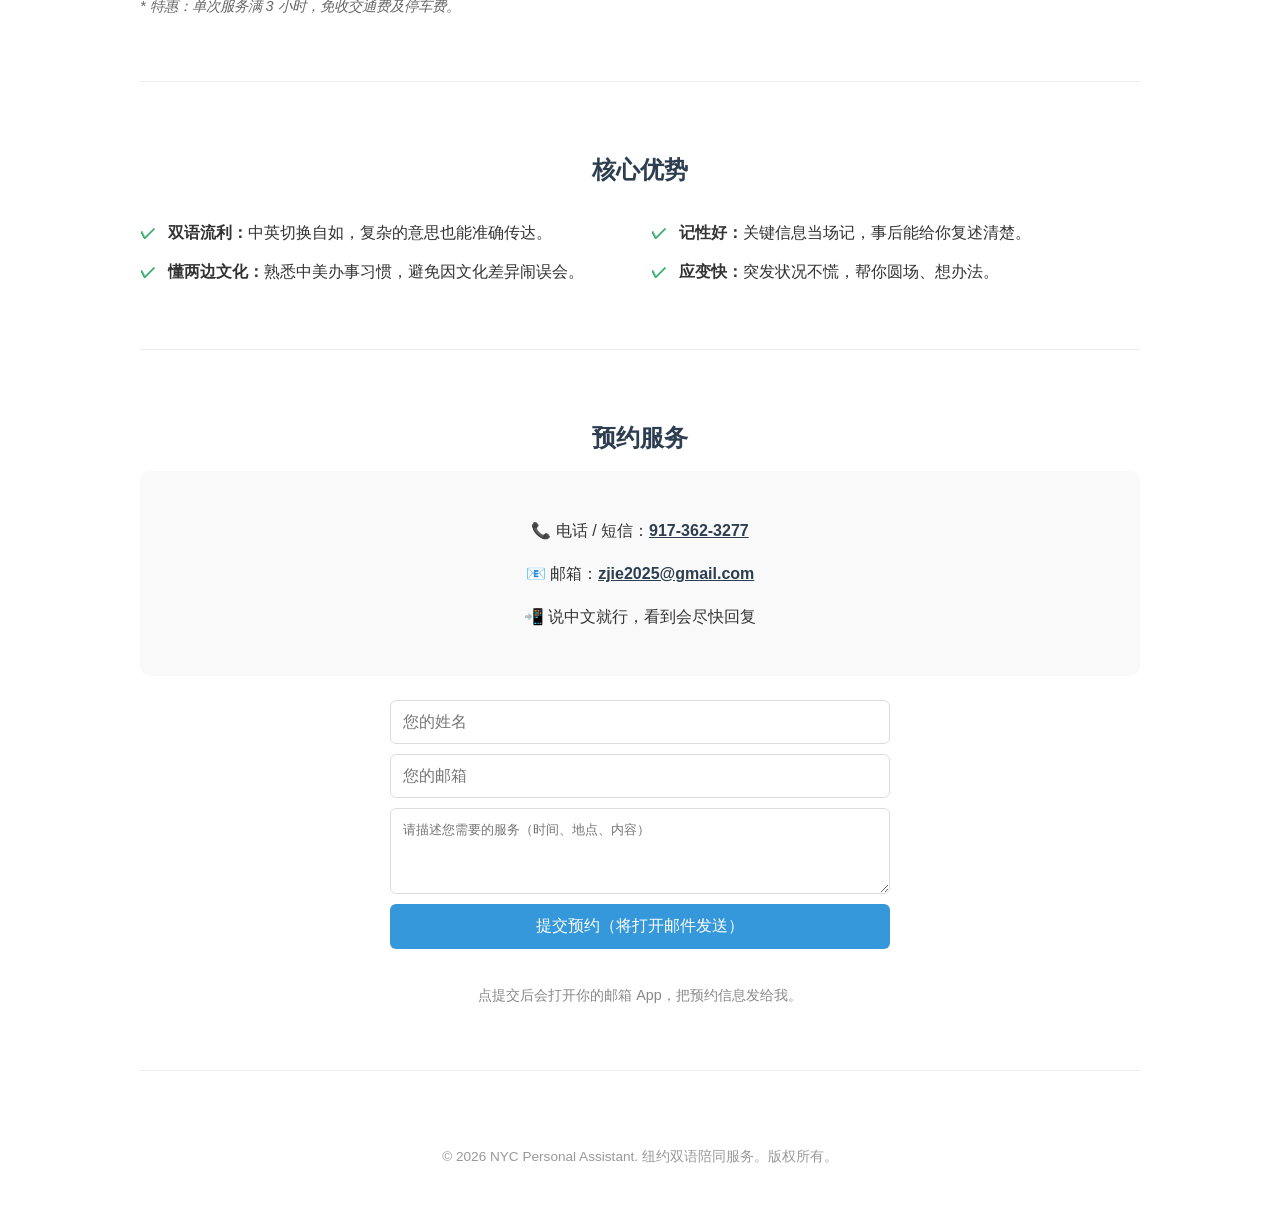
==== commit c220be73: "图片改用 Pexels 直链（实拍图）" ====
--- a/index.html
+++ b/index.html
@@ -11,7 +11,7 @@
     <meta property="og:title" content="纽约双语陪同 | 医疗陪诊 · 行政办事 · 商务口译 $100/小时起">
     <meta property="og:description" content="纽约中英双语一对一陪同：医院看病、DMV办证、移民面谈、展会考察。$100/小时起，电话/短信：917-362-3277。">
     <meta property="og:url" content="https://zjie2025.github.io/NYC-Personal-Assistant/">
-    <meta property="og:image" content="https://zjie2025.github.io/NYC-Personal-Assistant/images/hero-hospital.webp">
+    <meta property="og:image" content="https://images.pexels.com/photos/20026899/pexels-photo-20026899.jpeg?auto=compress&cs=tinysrgb&w=1260">
     <script type="application/ld+json">
     {"@context":"https://schema.org","@type":"ProfessionalService",
      "name":"纽约双语陪同服务",
@@ -50,7 +50,7 @@
             text-align: center;
             padding: 100px 20px 80px;
             color: white;
-            background: linear-gradient(rgba(20,35,50,.68), rgba(20,35,50,.68)), url("images/hero-hospital.webp") center/cover no-repeat;
+            background: linear-gradient(rgba(20,35,50,.68), rgba(20,35,50,.68)), url("https://images.pexels.com/photos/20026899/pexels-photo-20026899.jpeg?auto=compress&cs=tinysrgb&w=1260") center/cover no-repeat;
         }
         .hero h1 { margin: 0 0 12px; font-size: 2.4em; letter-spacing: 1px; }
         .hero p { opacity: .92; font-weight: 300; font-size: 1.15em; max-width: 640px; margin: 0 auto; }
@@ -128,21 +128,21 @@
         <p class="section-sub">以下都可以约，时间地点你定。</p>
         <div class="grid">
             <div class="card">
-                <img src="images/service-expo.webp" alt="纽约展会现场商务人流">
+                <img src="https://images.pexels.com/photos/35138560/pexels-photo-35138560.jpeg?auto=compress&cs=tinysrgb&w=1260" alt="展会现场商务人流">
                 <div class="card-body">
                     <h3>展会与商务考察</h3>
                     <p>Javits Center 等纽约展会、商务会议随行，关键信息一句不落，帮你从容应对。</p>
                 </div>
             </div>
             <div class="card">
-                <img src="images/service-medical.webp" alt="医院里陪同人员陪伴病人">
+                <img src="https://images.pexels.com/photos/33932447/pexels-photo-33932447.jpeg?auto=compress&cs=tinysrgb&w=1260" alt="医院里陪同人员陪伴病人">
                 <div class="card-body">
                     <h3>医疗陪诊</h3>
                     <p>约专家医生、医院现场翻译，帮你跟医生把病情说清楚，检查流程全程陪着。</p>
                 </div>
             </div>
             <div class="card">
-                <img src="images/service-dmv.webp" alt="纽约市政大楼外景">
+                <img src="https://images.pexels.com/photos/38849968/pexels-photo-38849968.jpeg?auto=compress&cs=tinysrgb&w=1260" alt="古典柱式建筑外观">
                 <div class="card-body">
                     <h3>行政与政府</h3>
                     <p>DMV 办证、社安局（SSA）业务、各类面谈陪同，流程熟，不跑冤枉路。</p>
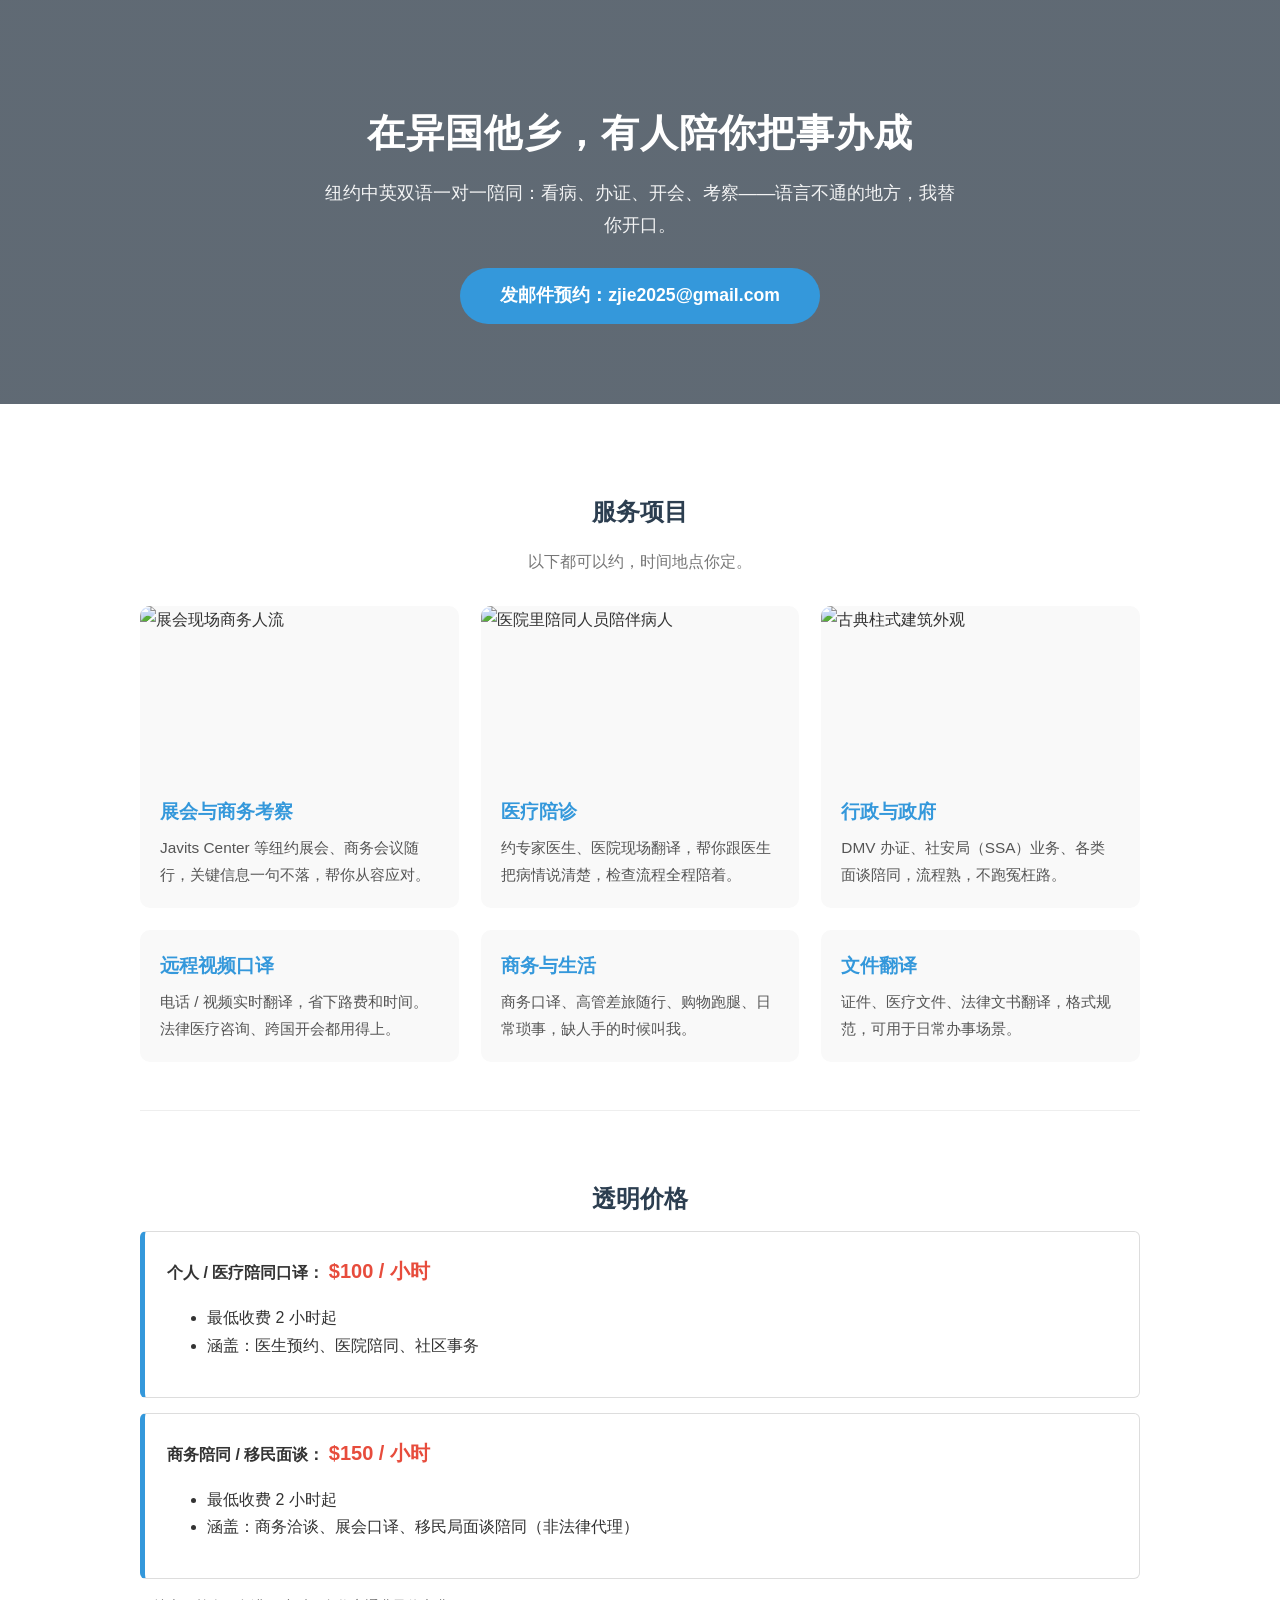
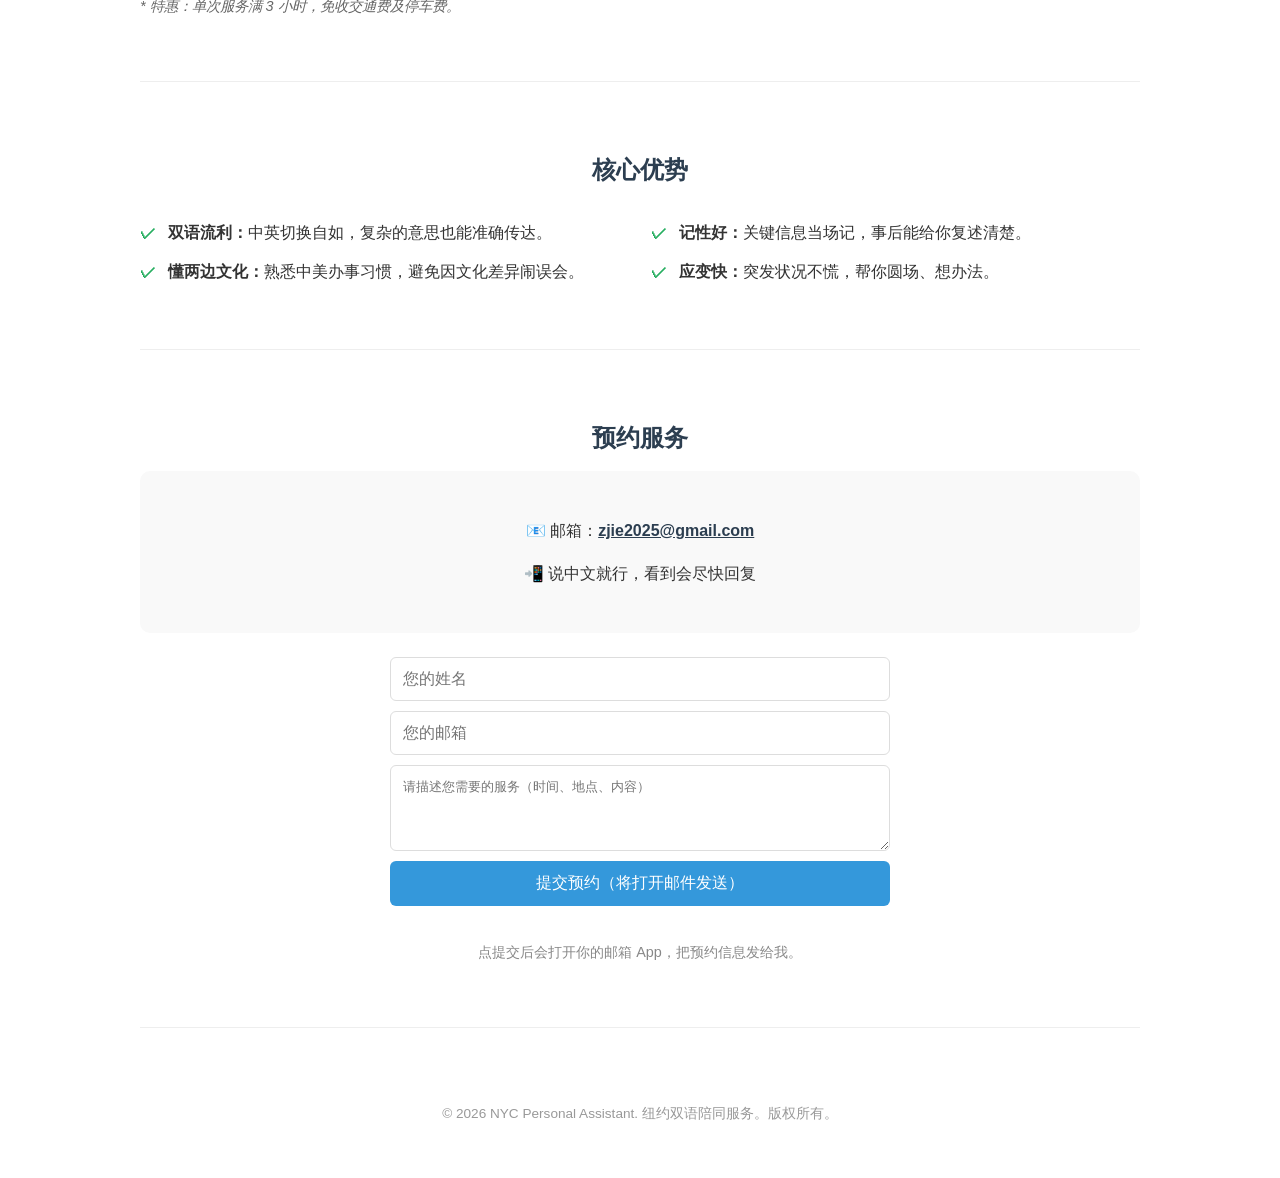
==== commit 7607d257: "去掉电话号码，只保留邮箱联系方式" ====
--- a/index.html
+++ b/index.html
@@ -4,12 +4,12 @@
     <meta charset="UTF-8">
     <meta name="viewport" content="width=device-width, initial-scale=1.0">
     <title>纽约双语陪同 | 医疗陪诊 · 行政办事 · 商务口译 $100/小时起</title>
-    <meta name="description" content="纽约中英双语一对一陪同：医院看病、DMV办证、移民面谈、展会考察，语言不通的地方有人陪你把事办成。$100/小时起，电话/短信：917-362-3277。">
+    <meta name="description" content="纽约中英双语一对一陪同：医院看病、DMV办证、移民面谈、展会考察，语言不通的地方有人陪你把事办成。$100/小时起，邮箱：zjie2025@gmail.com。">
     <link rel="canonical" href="https://zjie2025.github.io/NYC-Personal-Assistant/">
     <meta property="og:type" content="website">
     <meta property="og:locale" content="zh_CN">
     <meta property="og:title" content="纽约双语陪同 | 医疗陪诊 · 行政办事 · 商务口译 $100/小时起">
-    <meta property="og:description" content="纽约中英双语一对一陪同：医院看病、DMV办证、移民面谈、展会考察。$100/小时起，电话/短信：917-362-3277。">
+    <meta property="og:description" content="纽约中英双语一对一陪同：医院看病、DMV办证、移民面谈、展会考察。$100/小时起，邮箱：zjie2025@gmail.com。">
     <meta property="og:url" content="https://zjie2025.github.io/NYC-Personal-Assistant/">
     <meta property="og:image" content="https://images.pexels.com/photos/20026899/pexels-photo-20026899.jpeg?auto=compress&cs=tinysrgb&w=1260">
     <script type="application/ld+json">
@@ -17,7 +17,7 @@
      "name":"纽约双语陪同服务",
      "description":"纽约中英双语一对一陪同：医疗陪诊、行政办事、商务陪同、移民面谈陪同（非法律代理）。",
      "url":"https://zjie2025.github.io/NYC-Personal-Assistant/",
-     "telephone":"+1-917-362-3277","email":"zjie2025@gmail.com",
+     "email":"zjie2025@gmail.com",
      "areaServed":{"@type":"City","name":"New York"},
      "priceRange":"$100/小时起"}
     </script>
@@ -118,7 +118,7 @@
 <div class="hero">
     <h1>在异国他乡，有人陪你把事办成</h1>
     <p>纽约中英双语一对一陪同：看病、办证、开会、考察——语言不通的地方，我替你开口。</p>
-    <a class="cta" href="tel:9173623277">说中文就行：917-362-3277</a>
+    <a class="cta" href="mailto:zjie2025@gmail.com">发邮件预约：zjie2025@gmail.com</a>
 </div>
 
 <div class="container">
@@ -209,7 +209,6 @@
     <section id="contact">
         <h2>预约服务</h2>
         <div class="contact-info">
-            <p>📞 电话 / 短信：<strong><a href="tel:9173623277">917-362-3277</a></strong></p>
             <p>📧 邮箱：<strong><a href="mailto:zjie2025@gmail.com">zjie2025@gmail.com</a></strong></p>
             <p>📲 说中文就行，看到会尽快回复</p>
         </div>
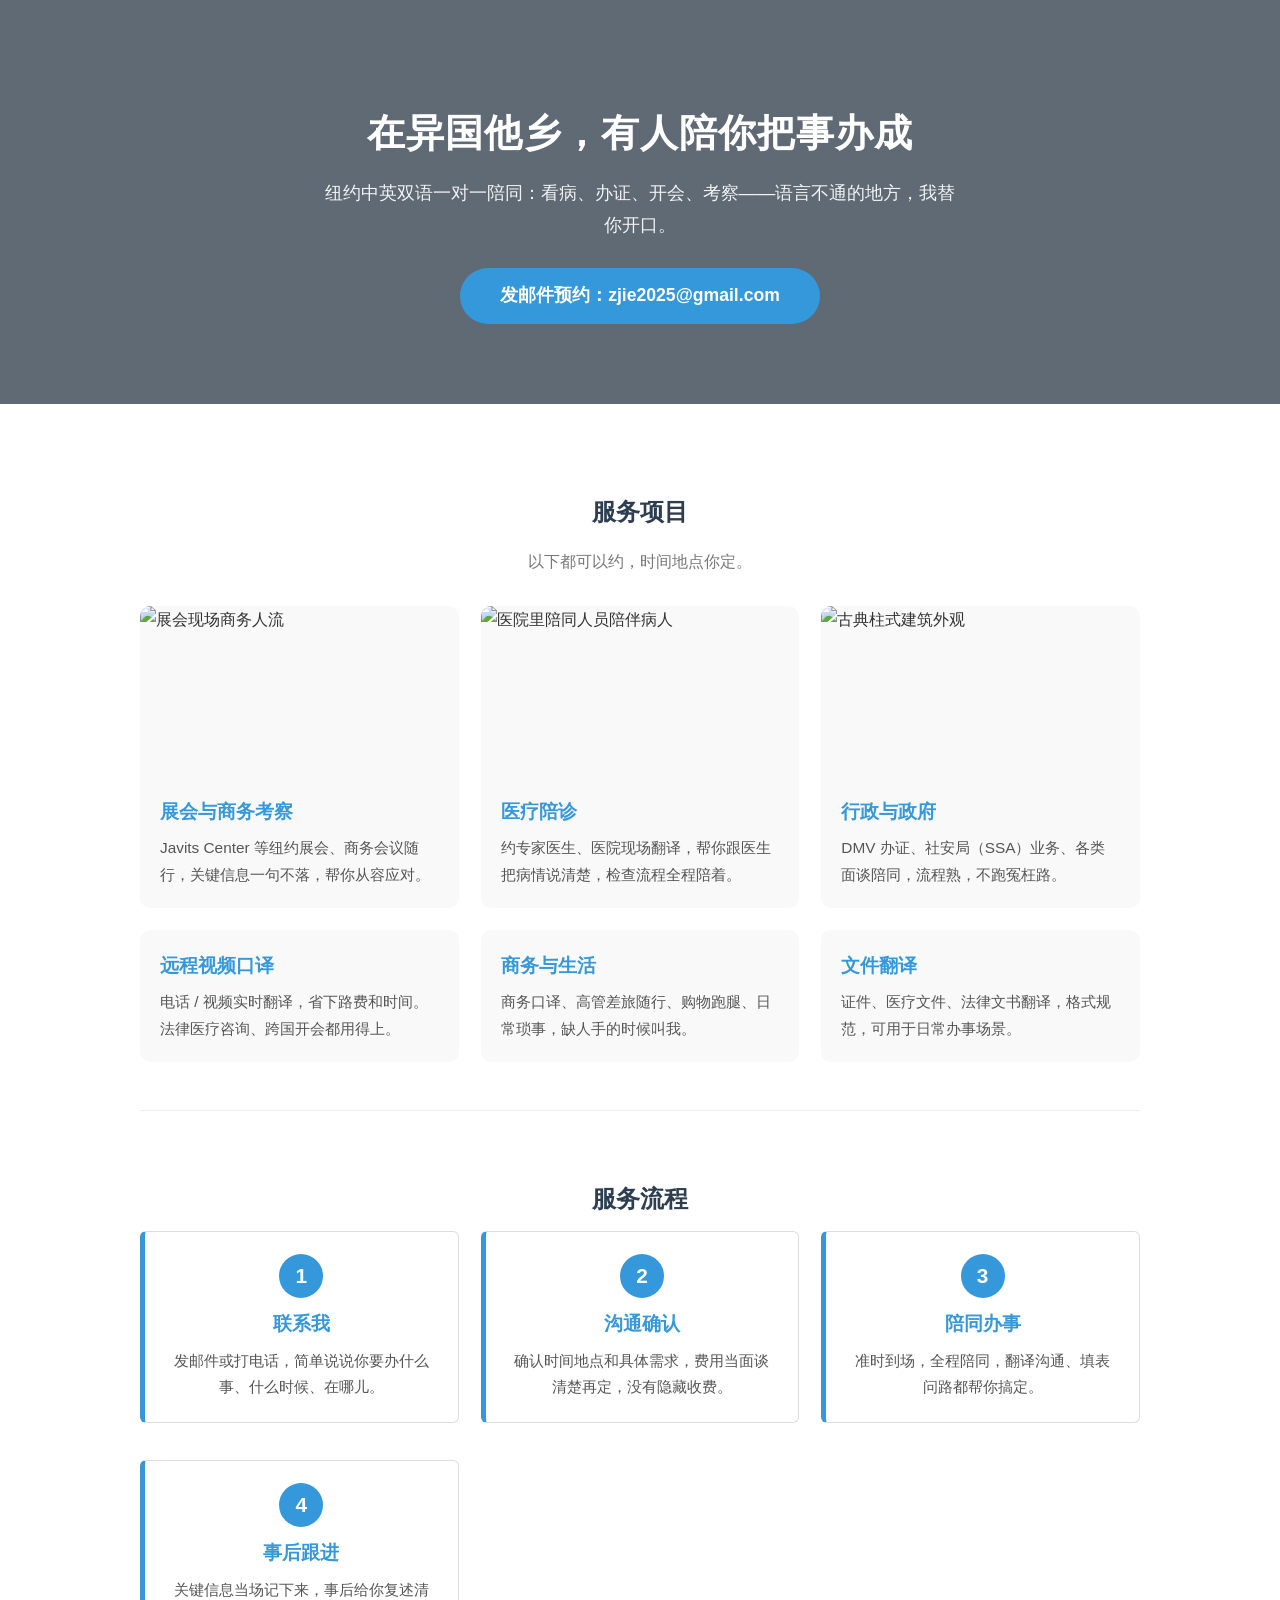
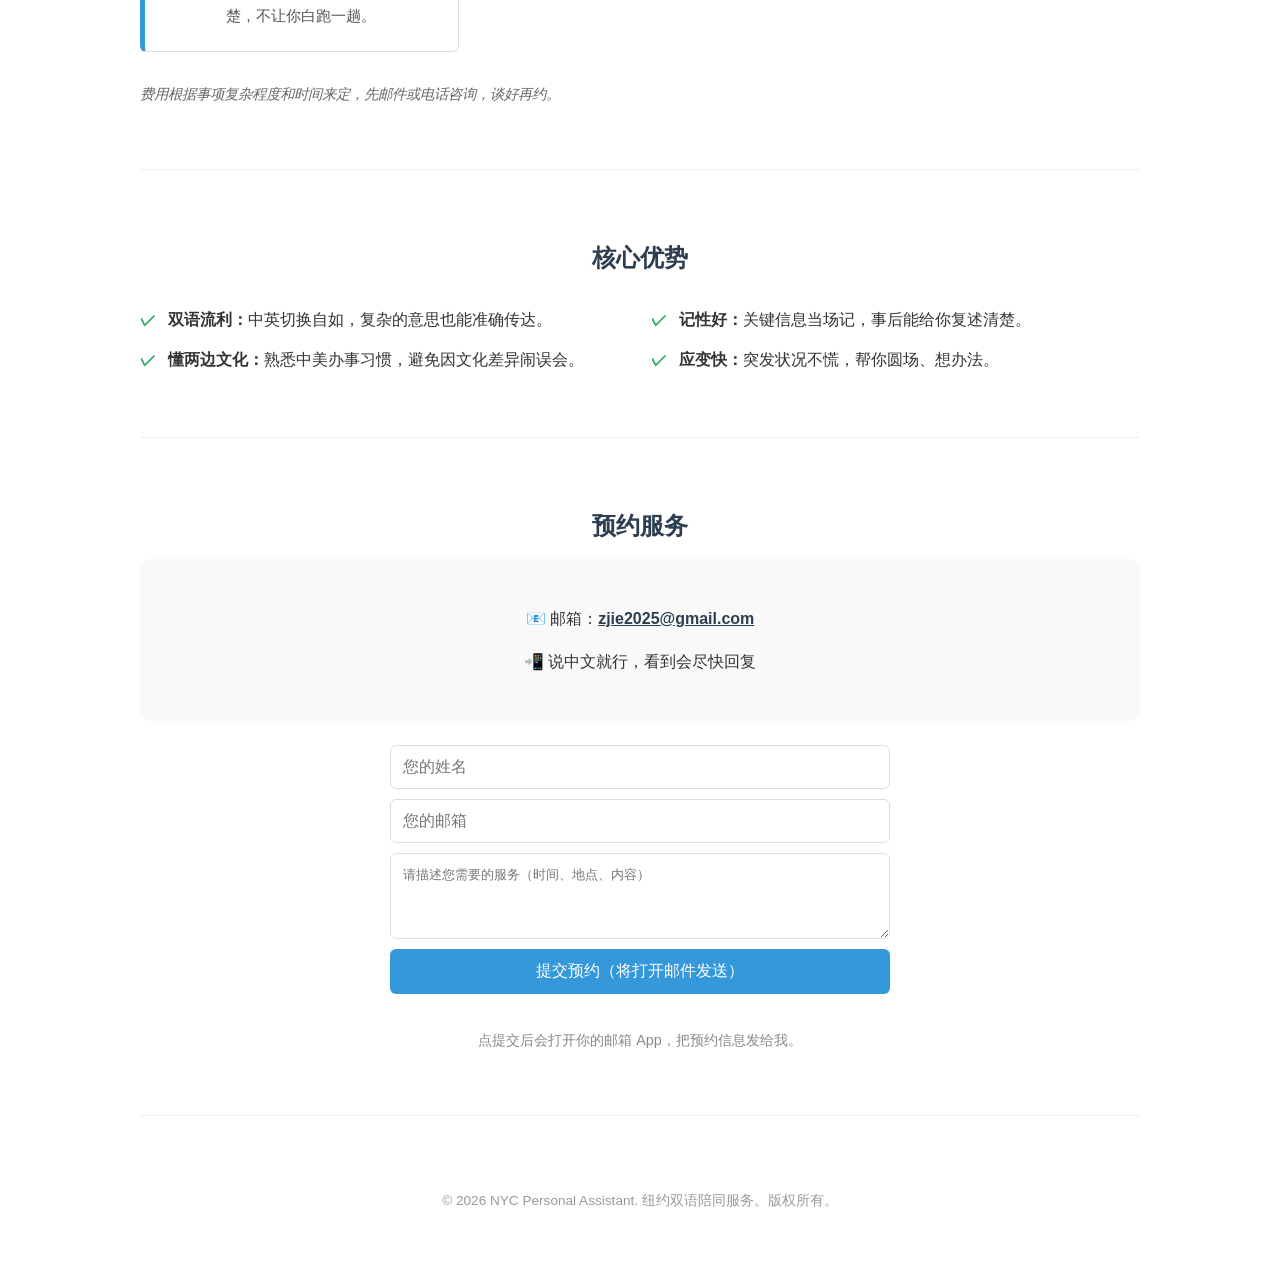
==== commit b4cd6086: "Remove pricing section, add service process section" ====
--- a/index.html
+++ b/index.html
@@ -3,13 +3,13 @@
 <head>
     <meta charset="UTF-8">
     <meta name="viewport" content="width=device-width, initial-scale=1.0">
-    <title>纽约双语陪同 | 医疗陪诊 · 行政办事 · 商务口译 $100/小时起</title>
-    <meta name="description" content="纽约中英双语一对一陪同：医院看病、DMV办证、移民面谈、展会考察，语言不通的地方有人陪你把事办成。$100/小时起，邮箱：zjie2025@gmail.com。">
+    <title>纽约双语陪同 | 医疗陪诊 · 行政办事 · 商务口译</title>
+    <meta name="description" content="纽约中英双语一对一陪同：医院看病、DMV办证、移民面谈、展会考察，语言不通的地方有人陪你把事办成。费用电话邮件咨询：zjie2025@gmail.com。">
     <link rel="canonical" href="https://zjie2025.github.io/NYC-Personal-Assistant/">
     <meta property="og:type" content="website">
     <meta property="og:locale" content="zh_CN">
-    <meta property="og:title" content="纽约双语陪同 | 医疗陪诊 · 行政办事 · 商务口译 $100/小时起">
-    <meta property="og:description" content="纽约中英双语一对一陪同：医院看病、DMV办证、移民面谈、展会考察。$100/小时起，邮箱：zjie2025@gmail.com。">
+    <meta property="og:title" content="纽约双语陪同 | 医疗陪诊 · 行政办事 · 商务口译">
+    <meta property="og:description" content="纽约中英双语一对一陪同：医院看病、DMV办证、移民面谈、展会考察。费用电话邮件咨询：zjie2025@gmail.com。">
     <meta property="og:url" content="https://zjie2025.github.io/NYC-Personal-Assistant/">
     <meta property="og:image" content="https://images.pexels.com/photos/20026899/pexels-photo-20026899.jpeg?auto=compress&cs=tinysrgb&w=1260">
     <script type="application/ld+json">
@@ -18,8 +18,7 @@
      "description":"纽约中英双语一对一陪同：医疗陪诊、行政办事、商务陪同、移民面谈陪同（非法律代理）。",
      "url":"https://zjie2025.github.io/NYC-Personal-Assistant/",
      "email":"zjie2025@gmail.com",
-     "areaServed":{"@type":"City","name":"New York"},
-     "priceRange":"$100/小时起"}
+     "areaServed":{"@type":"City","name":"New York"}}
     </script>
     <!-- Google tag (gtag.js) -->
     <script async src="https://www.googletagmanager.com/gtag/js?id=AW-18000313982"></script>
@@ -79,16 +78,24 @@
         .card h3 { color: var(--accent-color); margin: 0 0 8px; }
         .card p { margin: 0; color: #555; font-size: .96em; }
 
-        /* Pricing */
-        .price-box {
+        /* Process */
+        .step-box {
             background: #fff;
             border: 1px solid #ddd;
             padding: 22px;
             margin-bottom: 15px;
             border-left: 5px solid var(--accent-color);
             border-radius: 6px;
-        }
-        .price-tag { font-weight: bold; color: #e74c3c; font-size: 1.25em; }
+            text-align: center;
+        }
+        .step-num {
+            width: 44px; height: 44px; line-height: 44px;
+            margin: 0 auto 10px;
+            background: var(--accent-color); color: #fff;
+            font-size: 1.3em; font-weight: bold; border-radius: 50%;
+        }
+        .step-box h3 { color: var(--accent-color); margin: 0 0 8px; }
+        .step-box p { margin: 0; color: #555; font-size: .96em; }
         .note { font-size: 0.9em; color: #666; font-style: italic; }
 
         /* Advantages */
@@ -169,23 +176,31 @@
         </div>
     </section>
 
-    <section id="pricing">
-        <h2>透明价格</h2>
-        <div class="price-box">
-            <strong>个人 / 医疗陪同口译：</strong> <span class="price-tag">$100 / 小时</span>
-            <ul>
-                <li>最低收费 2 小时起</li>
-                <li>涵盖：医生预约、医院陪同、社区事务</li>
-            </ul>
-        </div>
-        <div class="price-box">
-            <strong>商务陪同 / 移民面谈：</strong> <span class="price-tag">$150 / 小时</span>
-            <ul>
-                <li>最低收费 2 小时起</li>
-                <li>涵盖：商务洽谈、展会口译、移民局面谈陪同（非法律代理）</li>
-            </ul>
-        </div>
-        <p class="note">* 特惠：单次服务满 3 小时，免收交通费及停车费。</p>
+    <section id="process">
+        <h2>服务流程</h2>
+        <div class="grid">
+            <div class="step-box">
+                <div class="step-num">1</div>
+                <h3>联系我</h3>
+                <p>发邮件或打电话，简单说说你要办什么事、什么时候、在哪儿。</p>
+            </div>
+            <div class="step-box">
+                <div class="step-num">2</div>
+                <h3>沟通确认</h3>
+                <p>确认时间地点和具体需求，费用当面谈清楚再定，没有隐藏收费。</p>
+            </div>
+            <div class="step-box">
+                <div class="step-num">3</div>
+                <h3>陪同办事</h3>
+                <p>准时到场，全程陪同，翻译沟通、填表问路都帮你搞定。</p>
+            </div>
+            <div class="step-box">
+                <div class="step-num">4</div>
+                <h3>事后跟进</h3>
+                <p>关键信息当场记下来，事后给你复述清楚，不让你白跑一趟。</p>
+            </div>
+        </div>
+        <p class="note">费用根据事项复杂程度和时间来定，先邮件或电话咨询，谈好再约。</p>
     </section>
 
     <section id="advantages">
